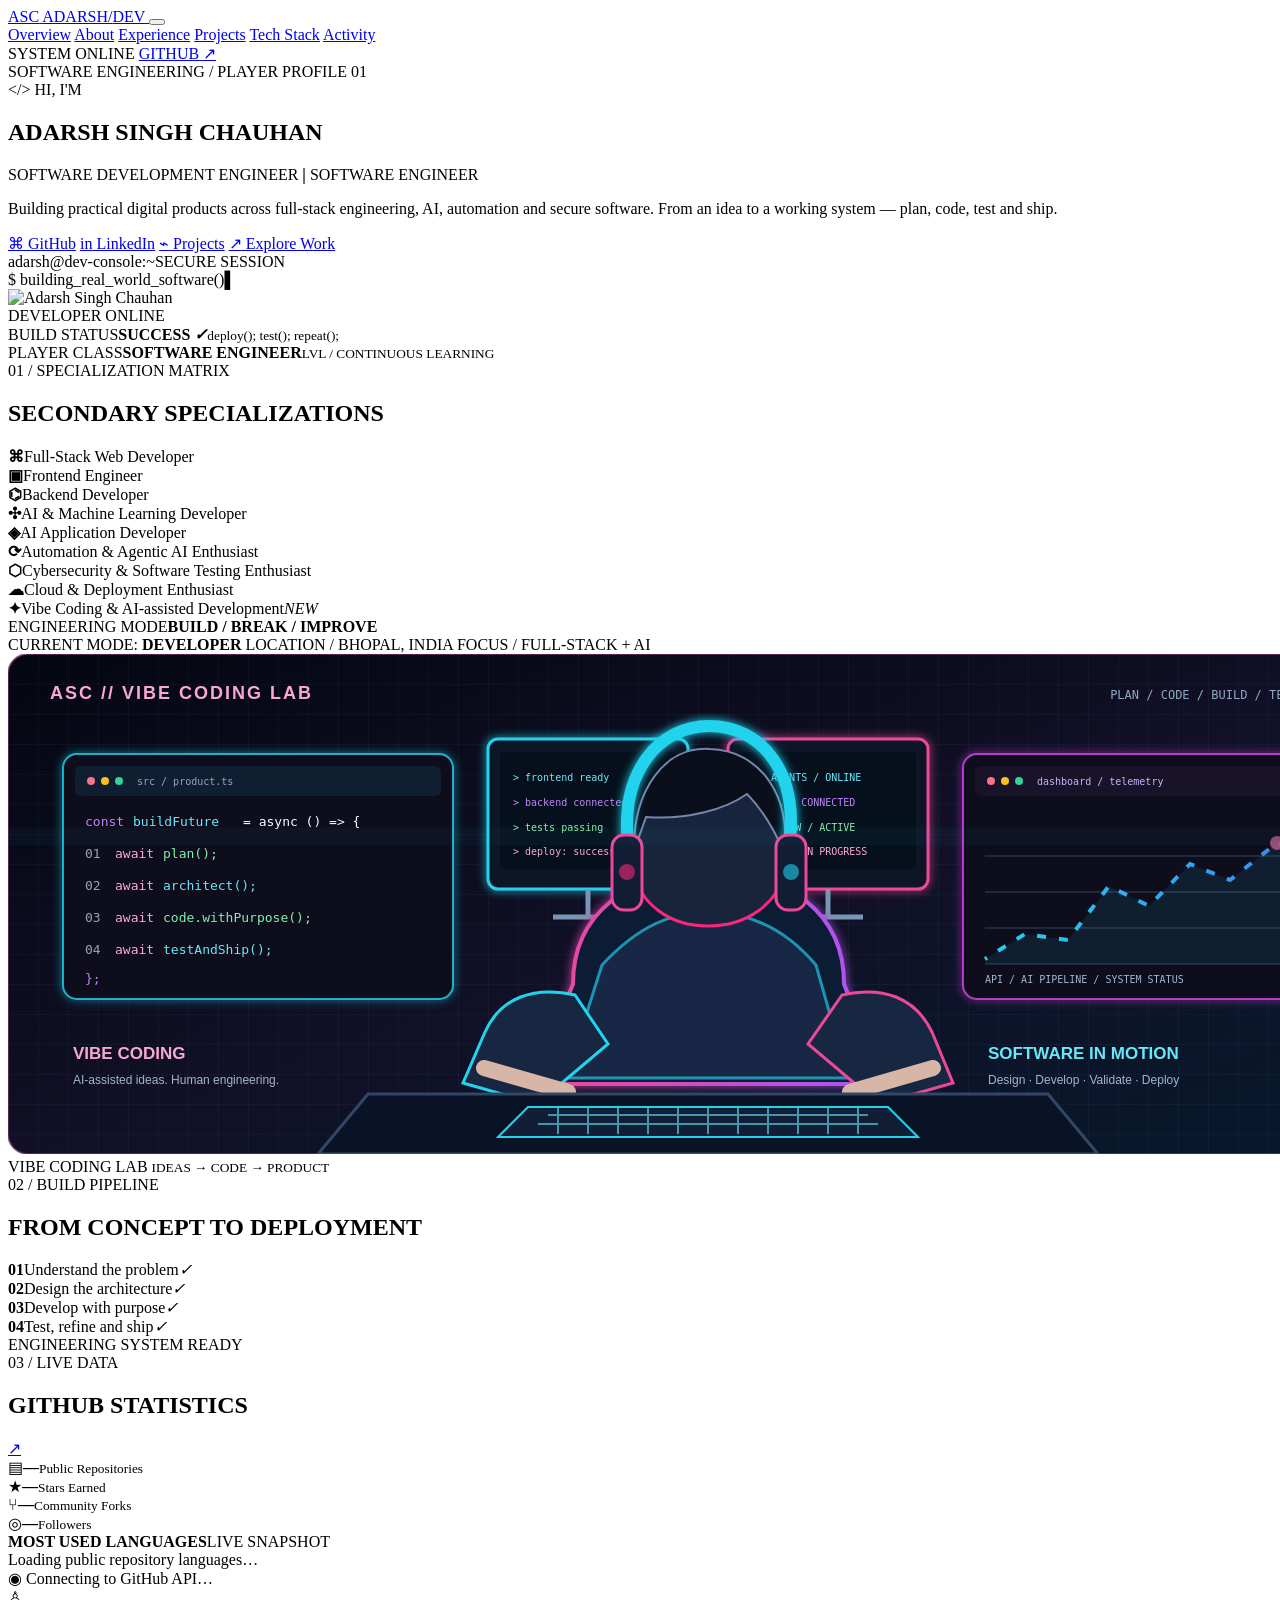
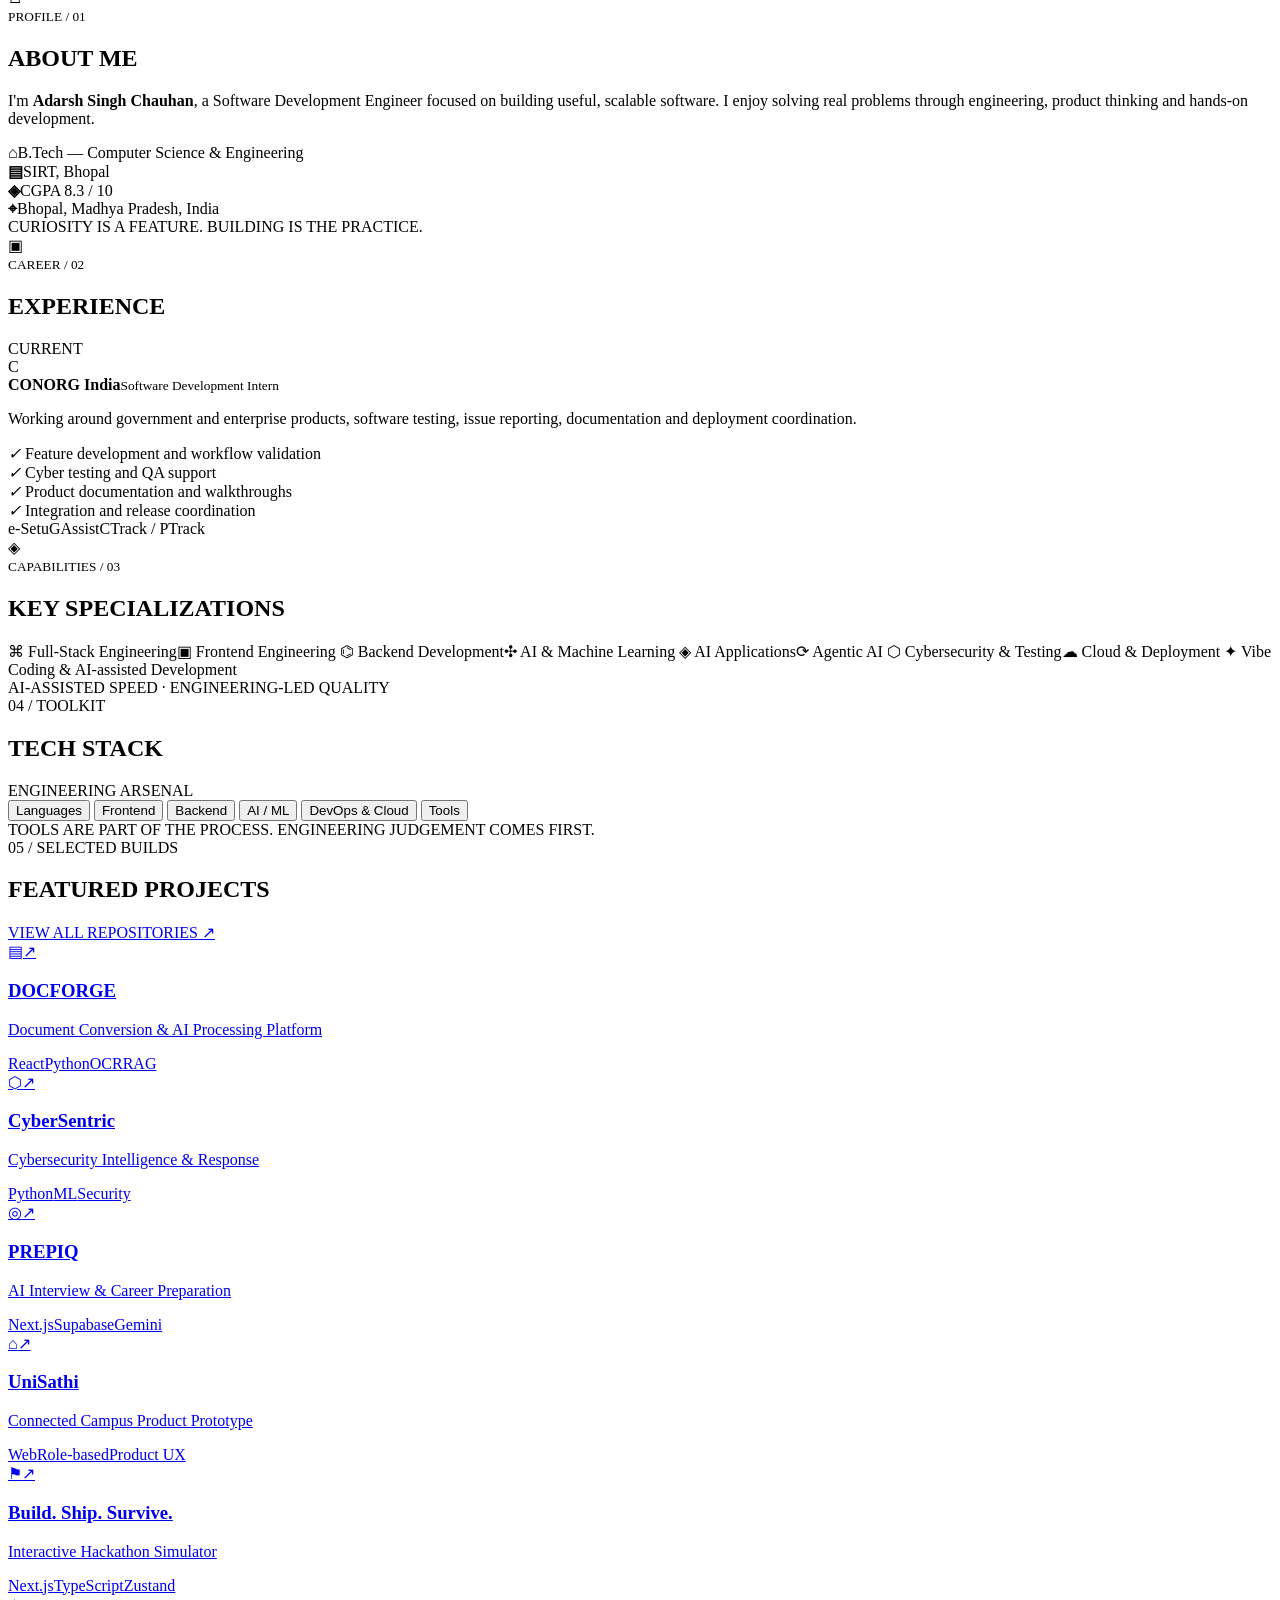
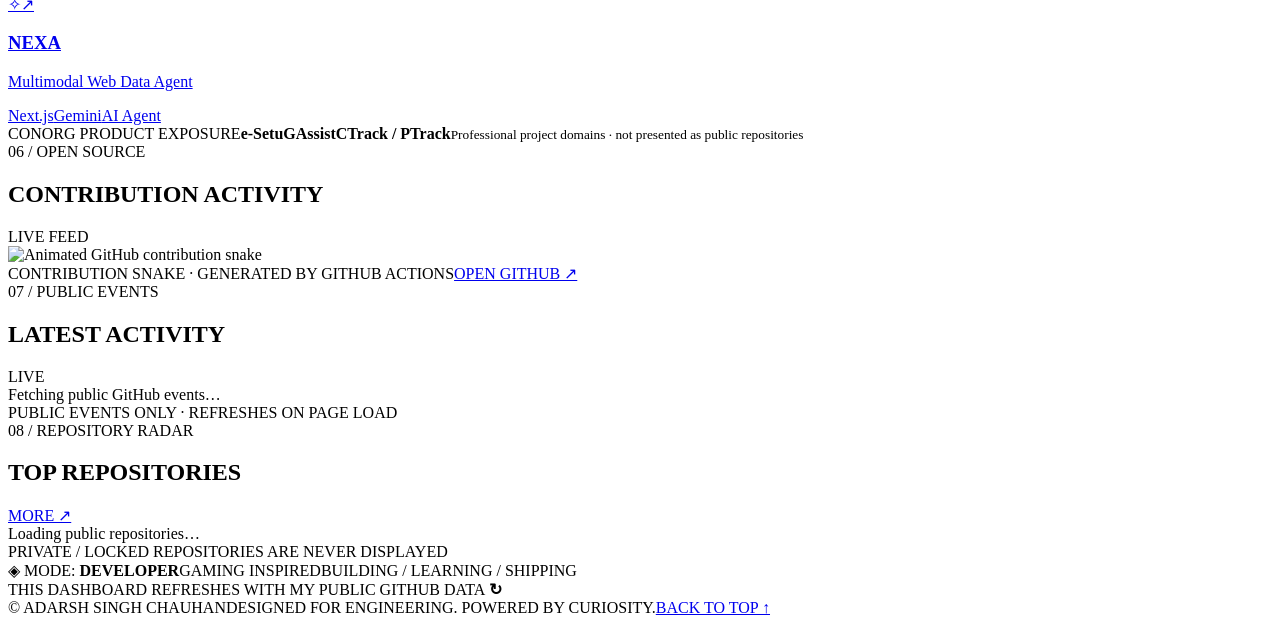
==== site/index.html @ cd500ab1 "site: build neon cyberpunk developer portfolio dashboard" ====
<!doctype html>
<html lang="en">
<head>
  <meta charset="utf-8">
  <meta name="viewport" content="width=device-width, initial-scale=1">
  <meta name="theme-color" content="#080914">
  <meta name="description" content="Adarsh Singh Chauhan — Software Development Engineer, Software Engineer, Full-Stack Developer, AI/ML builder and Vibe Coding enthusiast.">
  <title>Adarsh Singh Chauhan | Software Development Engineer</title>
  <link rel="preconnect" href="https://fonts.googleapis.com">
  <link rel="preconnect" href="https://fonts.gstatic.com" crossorigin>
  <link href="https://fonts.googleapis.com/css2?family=Orbitron:wght@500;600;700;800&family=Rajdhani:wght@400;500;600;700&family=Space+Grotesk:wght@400;500;600;700&display=swap" rel="stylesheet">
  <link rel="stylesheet" href="./styles.css">
  <script src="./app.js" defer></script>
</head>
<body>
  <div class="ambient ambient-one"></div>
  <div class="ambient ambient-two"></div>
  <div class="grid-overlay"></div>
  <div class="scanline"></div>

  <div class="site-shell">
    <header class="topbar">
      <a class="brand" href="#home" aria-label="Adarsh home">
        <span class="brand-mark">ASC</span>
        <span class="brand-word">ADARSH<span class="brand-dot">/</span>DEV</span>
      </a>
      <button class="menu-toggle" id="menuToggle" aria-label="Toggle navigation" aria-expanded="false"><span></span><span></span><span></span></button>
      <nav class="main-nav" id="mainNav">
        <a class="active" href="#home">Overview</a>
        <a href="#about">About</a>
        <a href="#experience">Experience</a>
        <a href="#projects">Projects</a>
        <a href="#stack">Tech Stack</a>
        <a href="#activity">Activity</a>
      </nav>
      <div class="topbar-right">
        <span class="live-status"><i></i> SYSTEM ONLINE</span>
        <a class="nav-cta" href="https://github.com/Adarsh-Singh-Chauhan" target="_blank" rel="noreferrer">GITHUB <span>↗</span></a>
      </div>
    </header>

    <main>
      <section class="hero section-anchor" id="home">
        <div class="hero-grid">
          <div class="hero-copy reveal">
            <div class="eyebrow"><span class="eyebrow-line"></span> SOFTWARE ENGINEERING / PLAYER PROFILE 01</div>
            <div class="hello"><span class="code-bracket">&lt;/&gt;</span> HI, I'M</div>
            <h1>ADARSH <span>SINGH CHAUHAN</span></h1>
            <div class="primary-role">SOFTWARE DEVELOPMENT ENGINEER <b>|</b> SOFTWARE ENGINEER</div>
            <p class="hero-description">Building practical digital products across full-stack engineering, AI, automation and secure software. From an idea to a working system — plan, code, test and ship.</p>
            <div class="hero-actions">
              <a class="action-button action-primary" href="https://github.com/Adarsh-Singh-Chauhan" target="_blank" rel="noreferrer"><span>⌘</span> GitHub</a>
              <a class="action-button" href="https://www.linkedin.com/in/adarsh-singh-chauhan/" target="_blank" rel="noreferrer"><span>in</span> LinkedIn</a>
              <a class="action-button" href="#projects"><span>⌁</span> Projects</a>
              <a class="action-button action-resume" href="https://github.com/Adarsh-Singh-Chauhan?tab=repositories" target="_blank" rel="noreferrer"><span>↗</span> Explore Work</a>
            </div>
            <div class="hero-terminal">
              <div class="terminal-head"><span class="terminal-lights"><i></i><i></i><i></i></span><span>adarsh@dev-console:~</span><span class="terminal-lock">SECURE SESSION</span></div>
              <div class="terminal-body"><span class="prompt">$</span> <span id="terminalText">building_real_world_software()</span><span class="cursor">▌</span></div>
            </div>
          </div>

          <div class="portrait-stage reveal">
            <div class="portrait-orbit orbit-a"></div>
            <div class="portrait-orbit orbit-b"></div>
            <div class="portrait-orbit orbit-c"></div>
            <div class="portrait-glow"></div>
            <div class="portrait-frame">
              <img src="https://avatars.githubusercontent.com/u/175235397?v=4" alt="Adarsh Singh Chauhan" class="portrait-image">
              <span class="portrait-corner corner-tl"></span><span class="portrait-corner corner-br"></span>
            </div>
            <div class="portrait-tag"><span class="online-dot"></span> DEVELOPER ONLINE</div>
            <div class="portrait-float float-code"><span class="float-label">BUILD STATUS</span><strong>SUCCESS <i>✓</i></strong><small>deploy(); test(); repeat();</small></div>
            <div class="portrait-float float-level"><span>PLAYER CLASS</span><strong>SOFTWARE ENGINEER</strong><small>LVL / CONTINUOUS LEARNING</small></div>
          </div>

          <aside class="specialization-panel reveal">
            <div class="panel-kicker">01 / SPECIALIZATION MATRIX</div>
            <h2>SECONDARY <span>SPECIALIZATIONS</span></h2>
            <div class="spec-list">
              <div class="spec-item"><b class="spec-icon cyan">⌘</b><span>Full-Stack Web Developer</span></div>
              <div class="spec-item"><b class="spec-icon purple">▣</b><span>Frontend Engineer</span></div>
              <div class="spec-item"><b class="spec-icon blue">⌬</b><span>Backend Developer</span></div>
              <div class="spec-item"><b class="spec-icon pink">✣</b><span>AI &amp; Machine Learning Developer</span></div>
              <div class="spec-item"><b class="spec-icon violet">◈</b><span>AI Application Developer</span></div>
              <div class="spec-item"><b class="spec-icon green">⟳</b><span>Automation &amp; Agentic AI Enthusiast</span></div>
              <div class="spec-item"><b class="spec-icon yellow">⬡</b><span>Cybersecurity &amp; Software Testing Enthusiast</span></div>
              <div class="spec-item"><b class="spec-icon cyan">☁</b><span>Cloud &amp; Deployment Enthusiast</span></div>
              <div class="spec-item spec-vibe"><b class="spec-icon pink">✦</b><span>Vibe Coding &amp; AI-assisted Development</span><em>NEW</em></div>
            </div>
            <div class="specialization-footer"><span>ENGINEERING MODE</span><strong>BUILD / BREAK / IMPROVE</strong></div>
          </aside>
        </div>
        <div class="hero-bottomline">
          <span><i class="signal-dot"></i> CURRENT MODE: <b>DEVELOPER</b></span>
          <span>LOCATION / BHOPAL, INDIA</span>
          <span>FOCUS / FULL-STACK + AI</span>
        </div>
      </section>

      <section class="workbench-section">
        <div class="workbench-card reveal">
          <div class="workbench-image">
            <img src="../assets/adarsh-coding-workstation.svg" alt="Neon coding workstation illustration">
            <div class="workbench-image-shade"></div>
            <div class="workbench-caption"><span class="live-dot"></span> VIBE CODING LAB <small>IDEAS → CODE → PRODUCT</small></div>
          </div>
          <div class="workbench-checklist">
            <div class="panel-kicker">02 / BUILD PIPELINE</div>
            <h2>FROM CONCEPT <span>TO DEPLOYMENT</span></h2>
            <div class="pipeline-step"><b>01</b><span>Understand the problem</span><i>✓</i></div>
            <div class="pipeline-step"><b>02</b><span>Design the architecture</span><i>✓</i></div>
            <div class="pipeline-step"><b>03</b><span>Develop with purpose</span><i>✓</i></div>
            <div class="pipeline-step"><b>04</b><span>Test, refine and ship</span><i>✓</i></div>
            <div class="pipeline-status"><span class="online-dot"></span> ENGINEERING SYSTEM READY</div>
          </div>
        </div>

        <aside class="metrics-panel reveal">
          <div class="section-head compact-head"><div><div class="panel-kicker">03 / LIVE DATA</div><h2>GITHUB <span>STATISTICS</span></h2></div><a href="https://github.com/Adarsh-Singh-Chauhan" target="_blank" rel="noreferrer" aria-label="Open GitHub">↗</a></div>
          <div class="metrics-grid">
            <div class="metric-card"><span class="metric-symbol cyan">▤</span><strong id="repoCount">—</strong><small>Public Repositories</small></div>
            <div class="metric-card"><span class="metric-symbol pink">★</span><strong id="starCount">—</strong><small>Stars Earned</small></div>
            <div class="metric-card"><span class="metric-symbol purple">⑂</span><strong id="forkCount">—</strong><small>Community Forks</small></div>
            <div class="metric-card"><span class="metric-symbol green">◎</span><strong id="followerCount">—</strong><small>Followers</small></div>
          </div>
          <div class="language-panel">
            <div class="language-head"><strong>MOST USED LANGUAGES</strong><span id="languageStatus">LIVE SNAPSHOT</span></div>
            <div class="language-bar" id="languageBar"><span class="language-empty"></span></div>
            <div class="language-legend" id="languageLegend"><span>Loading public repository languages…</span></div>
          </div>
          <div class="metrics-updated">◉ <span id="lastUpdated">Connecting to GitHub API…</span></div>
        </aside>
      </section>

      <section class="info-grid section-anchor" id="about">
        <article class="info-card about-card reveal">
          <div class="card-title"><span class="title-icon pink">♙</span><div><small>PROFILE / 01</small><h2>ABOUT ME</h2></div></div>
          <p>I'm <strong>Adarsh Singh Chauhan</strong>, a Software Development Engineer focused on building useful, scalable software. I enjoy solving real problems through engineering, product thinking and hands-on development.</p>
          <div class="about-facts">
            <div><b>⌂</b><span>B.Tech — Computer Science &amp; Engineering</span></div>
            <div><b>▤</b><span>SIRT, Bhopal</span></div>
            <div><b>◈</b><span>CGPA 8.3 / 10</span></div>
            <div><b>⌖</b><span>Bhopal, Madhya Pradesh, India</span></div>
          </div>
          <div class="card-foot">CURIOSITY IS A FEATURE. BUILDING IS THE PRACTICE.</div>
        </article>

        <article class="info-card experience-card section-anchor reveal" id="experience">
          <div class="card-title"><span class="title-icon cyan">▣</span><div><small>CAREER / 02</small><h2>EXPERIENCE</h2></div><span class="current-chip">CURRENT</span></div>
          <div class="company-line"><span class="company-logo">C</span><div><strong>CONORG India</strong><small>Software Development Intern</small></div></div>
          <p>Working around government and enterprise products, software testing, issue reporting, documentation and deployment coordination.</p>
          <div class="experience-points">
            <div><i>✓</i> Feature development and workflow validation</div>
            <div><i>✓</i> Cyber testing and QA support</div>
            <div><i>✓</i> Product documentation and walkthroughs</div>
            <div><i>✓</i> Integration and release coordination</div>
          </div>
          <div class="domain-tags"><span>e-Setu</span><span>GAssist</span><span>CTrack / PTrack</span></div>
        </article>

        <article class="info-card focus-card reveal">
          <div class="card-title"><span class="title-icon purple">◈</span><div><small>CAPABILITIES / 03</small><h2>KEY SPECIALIZATIONS</h2></div></div>
          <div class="focus-grid">
            <span>⌘ Full-Stack Engineering</span><span>▣ Frontend Engineering</span>
            <span>⌬ Backend Development</span><span>✣ AI &amp; Machine Learning</span>
            <span>◈ AI Applications</span><span>⟳ Agentic AI</span>
            <span>⬡ Cybersecurity &amp; Testing</span><span>☁ Cloud &amp; Deployment</span>
            <span class="focus-wide">✦ Vibe Coding &amp; AI-assisted Development</span>
          </div>
          <div class="card-foot">AI-ASSISTED SPEED · ENGINEERING-LED QUALITY</div>
        </article>
      </section>

      <section class="stack-projects">
        <article class="stack-panel section-anchor reveal" id="stack">
          <div class="section-head"><div><div class="panel-kicker">04 / TOOLKIT</div><h2>TECH <span>STACK</span></h2></div><span class="section-index">ENGINEERING ARSENAL</span></div>
          <div class="stack-tabs" role="tablist">
            <button class="stack-tab active" data-stack="languages">Languages</button>
            <button class="stack-tab" data-stack="frontend">Frontend</button>
            <button class="stack-tab" data-stack="backend">Backend</button>
            <button class="stack-tab" data-stack="ai">AI / ML</button>
            <button class="stack-tab" data-stack="cloud">DevOps &amp; Cloud</button>
            <button class="stack-tab" data-stack="tools">Tools</button>
          </div>
          <div class="stack-grid" id="stackGrid"></div>
          <div class="stack-note">TOOLS ARE PART OF THE PROCESS. ENGINEERING JUDGEMENT COMES FIRST.</div>
        </article>

        <article class="projects-panel section-anchor reveal" id="projects">
          <div class="section-head"><div><div class="panel-kicker">05 / SELECTED BUILDS</div><h2>FEATURED <span>PROJECTS</span></h2></div><a class="view-all" href="https://github.com/Adarsh-Singh-Chauhan?tab=repositories" target="_blank" rel="noreferrer">VIEW ALL REPOSITORIES ↗</a></div>
          <div class="project-grid" id="projectGrid">
            <a class="project-card" href="https://github.com/Adarsh-Singh-Chauhan/DOCFORGE" target="_blank" rel="noreferrer"><div class="project-top"><span class="project-icon pink">▤</span><span class="project-open">↗</span></div><h3>DOCFORGE</h3><p>Document Conversion &amp; AI Processing Platform</p><div class="project-tags"><span>React</span><span>Python</span><span>OCR</span><span>RAG</span></div></a>
            <a class="project-card" href="https://github.com/Adarsh-Singh-Chauhan/CyberSentric" target="_blank" rel="noreferrer"><div class="project-top"><span class="project-icon purple">⬡</span><span class="project-open">↗</span></div><h3>CyberSentric</h3><p>Cybersecurity Intelligence &amp; Response</p><div class="project-tags"><span>Python</span><span>ML</span><span>Security</span></div></a>
            <a class="project-card" href="https://github.com/Adarsh-Singh-Chauhan/PREPIQ" target="_blank" rel="noreferrer"><div class="project-top"><span class="project-icon cyan">◎</span><span class="project-open">↗</span></div><h3>PREPIQ</h3><p>AI Interview &amp; Career Preparation</p><div class="project-tags"><span>Next.js</span><span>Supabase</span><span>Gemini</span></div></a>
            <a class="project-card" href="https://github.com/Adarsh-Singh-Chauhan/unisathi" target="_blank" rel="noreferrer"><div class="project-top"><span class="project-icon blue">⌂</span><span class="project-open">↗</span></div><h3>UniSathi</h3><p>Connected Campus Product Prototype</p><div class="project-tags"><span>Web</span><span>Role-based</span><span>Product UX</span></div></a>
            <a class="project-card" href="https://github.com/Adarsh-Singh-Chauhan/build-ship-survive-hackathon-simulator" target="_blank" rel="noreferrer"><div class="project-top"><span class="project-icon yellow">⚑</span><span class="project-open">↗</span></div><h3>Build. Ship. Survive.</h3><p>Interactive Hackathon Simulator</p><div class="project-tags"><span>Next.js</span><span>TypeScript</span><span>Zustand</span></div></a>
            <a class="project-card" href="https://github.com/Adarsh-Singh-Chauhan/NEXA---Multimodal-Web-Data-Agent" target="_blank" rel="noreferrer"><div class="project-top"><span class="project-icon green">✧</span><span class="project-open">↗</span></div><h3>NEXA</h3><p>Multimodal Web Data Agent</p><div class="project-tags"><span>Next.js</span><span>Gemini</span><span>AI Agent</span></div></a>
          </div>
          <div class="work-project-note"><span>CONORG PRODUCT EXPOSURE</span><b>e-Setu</b><b>GAssist</b><b>CTrack / PTrack</b><small>Professional project domains · not presented as public repositories</small></div>
        </article>
      </section>

      <section class="activity-grid section-anchor" id="activity">
        <article class="activity-card contribution-card reveal">
          <div class="section-head"><div><div class="panel-kicker">06 / OPEN SOURCE</div><h2>CONTRIBUTION <span>ACTIVITY</span></h2></div><span class="section-index">LIVE FEED</span></div>
          <div class="contribution-graphic">
            <img src="https://raw.githubusercontent.com/Adarsh-Singh-Chauhan/Adarsh-Singh-Chauhan/output/github-contribution-grid-snake-dark.svg" alt="Animated GitHub contribution snake">
          </div>
          <div class="contribution-caption"><span>CONTRIBUTION SNAKE · GENERATED BY GITHUB ACTIONS</span><a href="https://github.com/Adarsh-Singh-Chauhan" target="_blank" rel="noreferrer">OPEN GITHUB ↗</a></div>
        </article>

        <article class="activity-card latest-card reveal">
          <div class="section-head"><div><div class="panel-kicker">07 / PUBLIC EVENTS</div><h2>LATEST <span>ACTIVITY</span></h2></div><span class="live-pill"><i></i> LIVE</span></div>
          <div class="activity-list" id="activityList"><div class="loading-line">Fetching public GitHub events…</div></div>
          <div class="card-foot">PUBLIC EVENTS ONLY · REFRESHES ON PAGE LOAD</div>
        </article>

        <article class="activity-card repos-card reveal">
          <div class="section-head"><div><div class="panel-kicker">08 / REPOSITORY RADAR</div><h2>TOP <span>REPOSITORIES</span></h2></div><a class="mini-link" href="https://github.com/Adarsh-Singh-Chauhan?tab=repositories" target="_blank" rel="noreferrer">MORE ↗</a></div>
          <div class="top-repo-list" id="topRepoList"><div class="loading-line">Loading public repositories…</div></div>
          <div class="card-foot">PRIVATE / LOCKED REPOSITORIES ARE NEVER DISPLAYED</div>
        </article>
      </section>

      <footer class="site-footer">
        <div class="footer-mode"><span>◈ MODE: <b>DEVELOPER</b></span><i></i><span>GAMING INSPIRED</span><i></i><span>BUILDING / LEARNING / SHIPPING</span></div>
        <div class="footer-message"><span class="online-dot"></span> THIS DASHBOARD REFRESHES WITH MY PUBLIC GITHUB DATA <b>↻</b></div>
        <div class="footer-bottom"><span>© <span id="year"></span> ADARSH SINGH CHAUHAN</span><span>DESIGNED FOR ENGINEERING. POWERED BY CURIOSITY.</span><a href="#home">BACK TO TOP ↑</a></div>
      </footer>
    </main>
  </div>
</body>
</html>
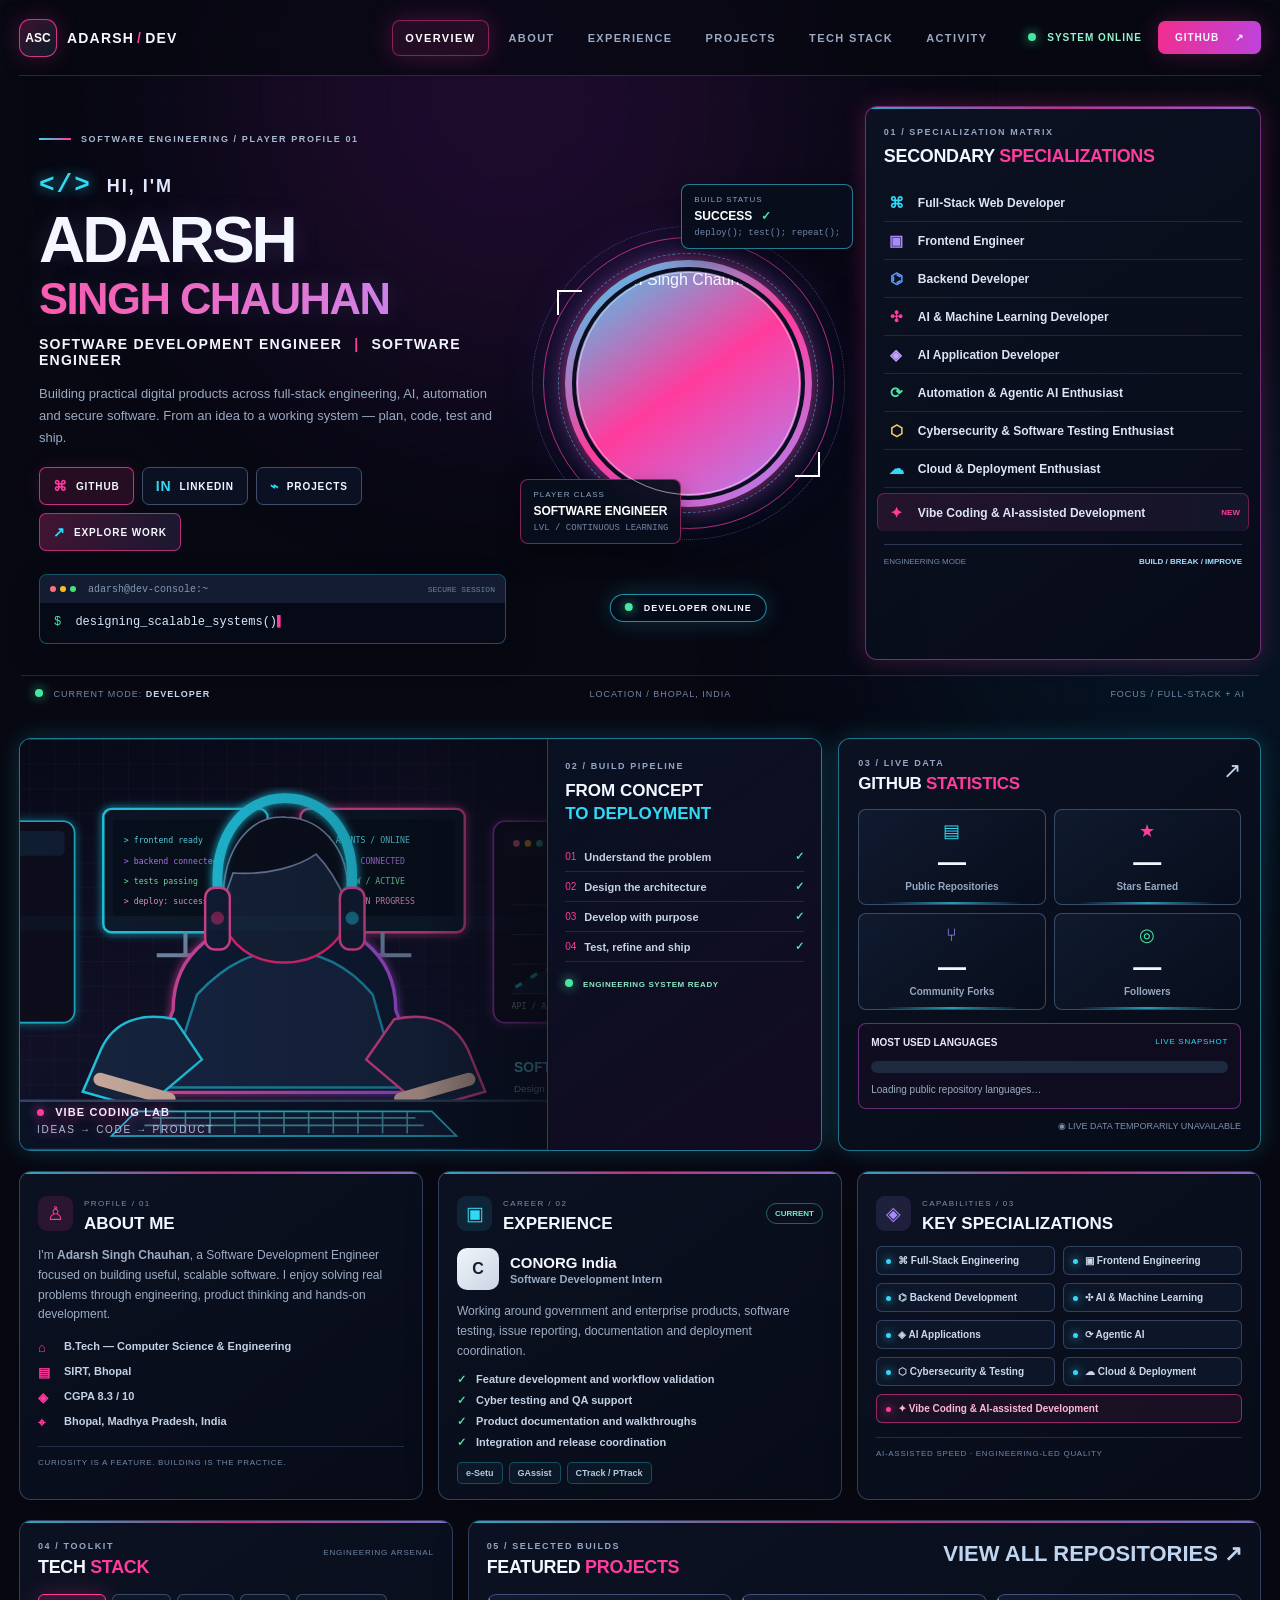
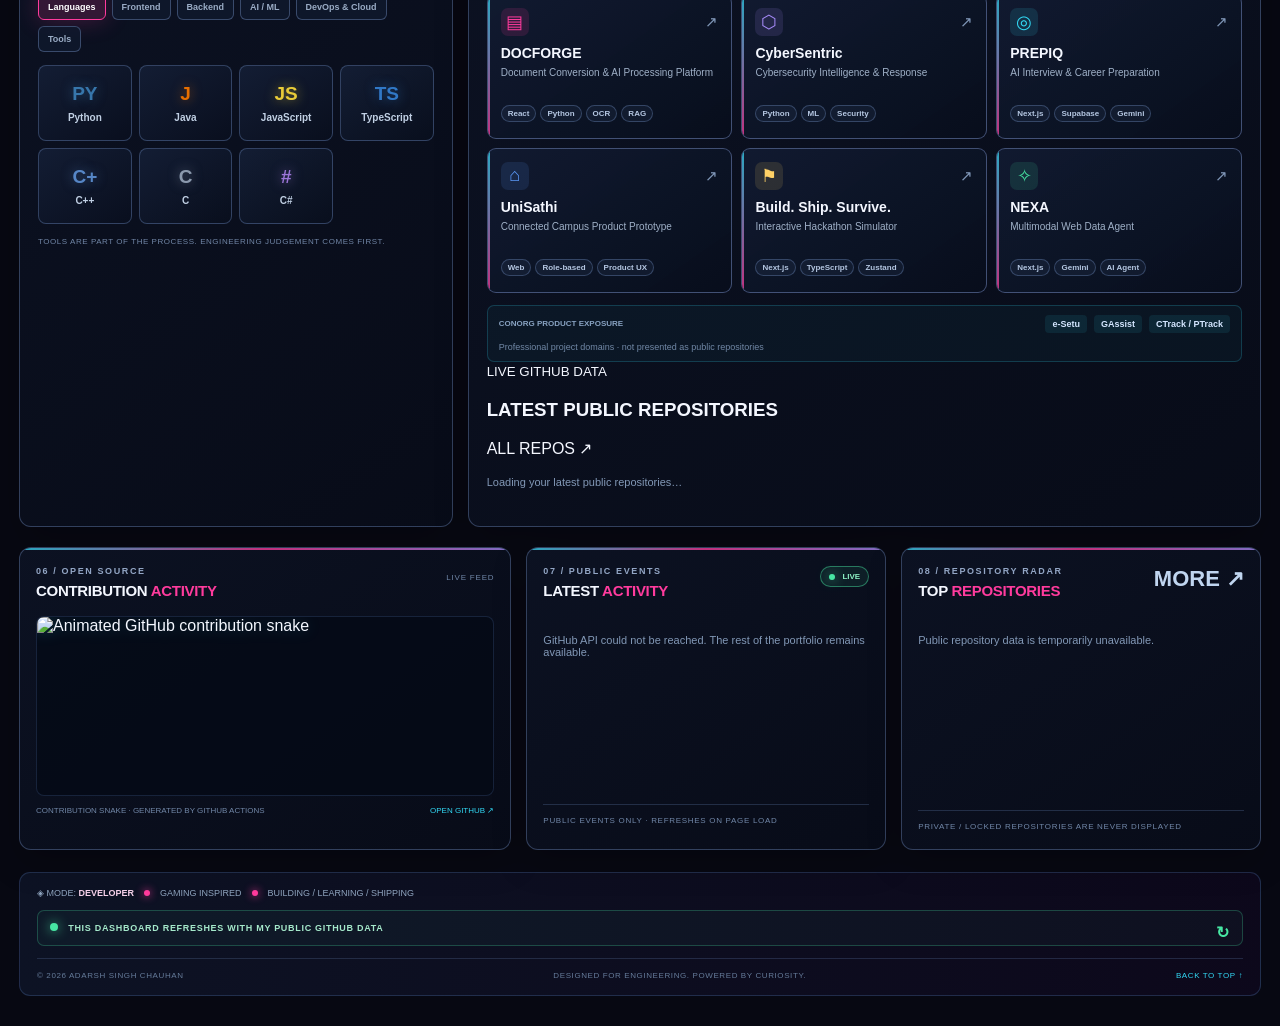
==== commit 0fc96277: "site: add live recent public repository feed and fix coding image path" ====
--- a/site/index.html
+++ b/site/index.html
@@ -101,7 +101,7 @@
       <section class="workbench-section">
         <div class="workbench-card reveal">
           <div class="workbench-image">
-            <img src="../assets/adarsh-coding-workstation.svg" alt="Neon coding workstation illustration">
+            <img src="./assets/coding-workstation.svg" alt="Neon coding workstation illustration">
             <div class="workbench-image-shade"></div>
             <div class="workbench-caption"><span class="live-dot"></span> VIBE CODING LAB <small>IDEAS → CODE → PRODUCT</small></div>
           </div>
@@ -198,6 +198,10 @@
             <a class="project-card" href="https://github.com/Adarsh-Singh-Chauhan/NEXA---Multimodal-Web-Data-Agent" target="_blank" rel="noreferrer"><div class="project-top"><span class="project-icon green">✧</span><span class="project-open">↗</span></div><h3>NEXA</h3><p>Multimodal Web Data Agent</p><div class="project-tags"><span>Next.js</span><span>Gemini</span><span>AI Agent</span></div></a>
           </div>
           <div class="work-project-note"><span>CONORG PRODUCT EXPOSURE</span><b>e-Setu</b><b>GAssist</b><b>CTrack / PTrack</b><small>Professional project domains · not presented as public repositories</small></div>
+          <div class="recent-repo-feed">
+            <div class="recent-feed-heading"><div><small>LIVE GITHUB DATA</small><h3>LATEST PUBLIC REPOSITORIES</h3></div><a href="https://github.com/Adarsh-Singh-Chauhan?tab=repositories" target="_blank" rel="noreferrer">ALL REPOS ↗</a></div>
+            <div id="latestRepoList" class="latest-repo-list"><div class="loading-line">Loading your latest public repositories…</div></div>
+          </div>
         </article>
       </section>
 
--- a/site/styles.css
+++ b/site/styles.css
@@ -0,0 +1,294 @@
+:root{
+  --bg:#070812;--panel:#0b1020;--panel-2:#0e1528;--line:#27344d;--text:#f4f7ff;--muted:#93a2bc;
+  --pink:#ff3b9d;--cyan:#32d9f5;--purple:#a78bfa;--green:#47e6a3;--blue:#5e9dff;--yellow:#ffd166;
+  --glow-pink:0 0 24px rgba(255,59,157,.24);--glow-cyan:0 0 24px rgba(50,217,245,.2);
+}
+*{box-sizing:border-box}
+html{scroll-behavior:smooth;scroll-padding-top:90px}
+body{margin:0;background:var(--bg);color:var(--text);font-family:"Space Grotesk",Arial,sans-serif;min-height:100vh;overflow-x:hidden}
+a{color:inherit;text-decoration:none}
+button{font:inherit}
+.ambient{position:fixed;pointer-events:none;z-index:-3;border-radius:50%;filter:blur(120px);opacity:.18}
+.ambient-one{width:560px;height:560px;background:#8b1ea8;top:-180px;left:18%}
+.ambient-two{width:640px;height:500px;background:#064d77;top:40%;right:-260px}
+.grid-overlay{position:fixed;inset:0;pointer-events:none;z-index:-2;opacity:.27;background-image:linear-gradient(rgba(85,118,160,.1) 1px,transparent 1px),linear-gradient(90deg,rgba(85,118,160,.1) 1px,transparent 1px);background-size:32px 32px;mask-image:linear-gradient(to bottom,black,transparent 96%)}
+.scanline{position:fixed;left:0;right:0;top:-80px;height:70px;pointer-events:none;z-index:5;background:linear-gradient(transparent,rgba(53,218,245,.04),transparent);animation:scan 8s linear infinite}
+@keyframes scan{to{transform:translateY(120vh)}}
+.site-shell{width:min(1600px,100% - 38px);margin:0 auto;padding:0 0 30px}
+.topbar{height:76px;display:flex;align-items:center;gap:28px;border-bottom:1px solid rgba(75,104,147,.38);position:relative;z-index:20;background:rgba(7,8,18,.76);backdrop-filter:blur(18px)}
+.brand{display:flex;align-items:center;gap:10px;white-space:nowrap}
+.brand-mark{width:38px;height:38px;display:grid;place-items:center;font:800 12px Orbitron,sans-serif;color:#fff;border:1px solid rgba(255,59,157,.8);border-radius:11px;background:linear-gradient(140deg,rgba(255,59,157,.22),rgba(50,217,245,.1));box-shadow:var(--glow-pink)}
+.brand-word{font:700 14px Orbitron,sans-serif;letter-spacing:1.2px}
+.brand-dot{color:var(--pink);margin:0 3px}
+.main-nav{display:flex;align-items:center;gap:7px;margin-left:auto}
+.main-nav a{font:600 11px Rajdhani,sans-serif;letter-spacing:1.4px;text-transform:uppercase;color:#9aaac3;padding:12px 13px;border-radius:8px;transition:.25s}
+.main-nav a:hover,.main-nav a.active{color:#fff;background:rgba(255,59,157,.1);box-shadow:inset 0 0 0 1px rgba(255,59,157,.45),var(--glow-pink)}
+.topbar-right{display:flex;align-items:center;gap:16px}
+.live-status{font:700 10px Orbitron,sans-serif;color:#93f5ce;letter-spacing:1px;white-space:nowrap}
+.live-status i,.online-dot,.signal-dot,.live-pill i{display:inline-block;width:8px;height:8px;border-radius:50%;background:var(--green);box-shadow:0 0 12px rgba(71,230,163,.85);margin-right:7px;animation:blink 2s ease-in-out infinite}
+@keyframes blink{50%{opacity:.45;box-shadow:0 0 3px rgba(71,230,163,.5)}}
+.nav-cta{padding:11px 17px;border-radius:7px;background:linear-gradient(100deg,#f12d8e,#bd43dd);font:700 10px Orbitron,sans-serif;letter-spacing:1px;box-shadow:var(--glow-pink);white-space:nowrap}
+.nav-cta span{margin-left:12px}
+.menu-toggle{display:none;background:transparent;border:0;padding:8px}
+.menu-toggle span{display:block;width:22px;height:2px;background:#fff;margin:5px;border-radius:2px}
+.section-anchor{scroll-margin-top:95px}
+.hero{padding:30px 0 12px}
+.hero-grid{display:grid;grid-template-columns:minmax(0,1.12fr) minmax(260px,.72fr) minmax(270px,.9fr);gap:18px;align-items:stretch}
+.hero-copy{padding:28px 6px 16px 20px;position:relative;min-width:0}
+.eyebrow,.panel-kicker{font:700 9px Orbitron,sans-serif;letter-spacing:1.6px;color:#93a6c5;text-transform:uppercase}
+.eyebrow{display:flex;align-items:center;gap:10px;color:#a8bad3}
+.eyebrow-line{width:32px;height:2px;background:linear-gradient(90deg,var(--cyan),var(--pink));box-shadow:var(--glow-cyan)}
+.hello{margin-top:26px;color:#e2e9ff;font:600 18px Rajdhani,sans-serif;letter-spacing:2px}
+.code-bracket{color:var(--cyan);font:700 26px monospace;margin-right:8px;text-shadow:0 0 14px rgba(50,217,245,.8)}
+.hero h1{font:800 clamp(42px,5vw,76px)/.95 Orbitron,sans-serif;letter-spacing:-3px;margin:10px 0 16px;text-shadow:0 0 26px rgba(167,139,250,.19)}
+.hero h1 span{display:block;font-size:.68em;letter-spacing:-1.5px;background:linear-gradient(90deg,#ff5aa9,#df7ddd 65%,#9f8cff);-webkit-background-clip:text;background-clip:text;color:transparent;margin-top:8px}
+.primary-role{font:700 clamp(11px,1.1vw,15px) Rajdhani,sans-serif;letter-spacing:1.2px;color:#f2f5ff;white-space:normal}
+.primary-role b{color:var(--pink);margin:0 7px}
+.hero-description{color:#9aaac3;font-size:13px;line-height:1.7;max-width:580px;margin:15px 0 18px}
+.hero-actions{display:flex;flex-wrap:wrap;gap:8px}
+.action-button{display:inline-flex;align-items:center;gap:8px;padding:10px 13px;border-radius:7px;border:1px solid #40506c;background:rgba(13,21,40,.8);font:700 10px Rajdhani,sans-serif;letter-spacing:.9px;text-transform:uppercase;transition:.24s}
+.action-button span{font-weight:800;color:var(--cyan);font-size:14px}
+.action-button:hover{transform:translateY(-3px);border-color:var(--cyan);box-shadow:var(--glow-cyan)}
+.action-primary{border-color:rgba(255,59,157,.75);background:rgba(255,59,157,.12);box-shadow:0 0 18px rgba(255,59,157,.12)}
+.action-primary span{color:var(--pink)}
+.action-resume{background:linear-gradient(100deg,rgba(255,59,157,.24),rgba(167,139,250,.13));border-color:rgba(255,59,157,.65)}
+.hero-terminal{margin-top:23px;border:1px solid rgba(50,217,245,.36);border-radius:8px;background:rgba(5,11,24,.82);overflow:hidden;max-width:560px;box-shadow:0 12px 32px rgba(0,0,0,.2)}
+.terminal-head{height:28px;padding:0 10px;display:flex;align-items:center;gap:12px;background:rgba(25,37,60,.72);color:#8598b6;font:10px monospace}
+.terminal-lights{display:flex;gap:4px}.terminal-lights i{width:6px;height:6px;border-radius:50%;background:#fb7185}.terminal-lights i:nth-child(2){background:#fbbf24}.terminal-lights i:nth-child(3){background:#4ade80}
+.terminal-lock{margin-left:auto;color:#6b819e;font-size:8px}
+.terminal-body{padding:12px 14px;color:#d7e8ff;font:12px monospace;min-height:40px}
+.prompt{color:var(--green);margin-right:7px}.cursor{color:var(--pink);animation:blink .9s steps(2) infinite}
+.portrait-stage{min-height:400px;position:relative;display:grid;place-items:center;isolation:isolate}
+.portrait-glow{position:absolute;width:88%;aspect-ratio:1;border-radius:50%;background:radial-gradient(circle,rgba(191,47,177,.33),rgba(42,127,196,.13) 52%,transparent 72%);filter:blur(16px);z-index:-1}
+.portrait-orbit{position:absolute;border-radius:50%;border:1px solid rgba(255,59,157,.7);width:92%;aspect-ratio:1;animation:rotate 22s linear infinite}
+.orbit-b{width:82%;border-color:rgba(50,217,245,.6);border-style:dashed;animation-direction:reverse;animation-duration:31s}
+.orbit-c{width:99%;border-color:rgba(167,139,250,.4);border-style:dotted;animation-duration:48s}
+@keyframes rotate{to{transform:rotate(360deg)}}
+.portrait-frame{width:min(78%,320px);aspect-ratio:1;border-radius:50%;padding:7px;position:relative;background:linear-gradient(145deg,var(--cyan),var(--pink),var(--purple));box-shadow:0 0 20px rgba(255,59,157,.55),0 0 66px rgba(74,102,255,.24);animation:portraitFloat 5s ease-in-out infinite}
+@keyframes portraitFloat{50%{transform:translateY(-8px)}}
+.portrait-frame:before{content:"";position:absolute;inset:12px;border:1px solid rgba(255,255,255,.55);border-radius:50%;pointer-events:none;z-index:2}
+.portrait-image{width:100%;height:100%;border-radius:50%;object-fit:cover;object-position:center 26%;display:block;border:4px solid #090e20}
+.portrait-corner{position:absolute;width:25px;height:25px;border-color:#fff;border-style:solid;z-index:3}
+.corner-tl{left:-8px;top:30px;border-width:2px 0 0 2px}.corner-br{right:-8px;bottom:30px;border-width:0 2px 2px 0}
+.portrait-tag{position:absolute;bottom:7%;left:50%;transform:translateX(-50%);border:1px solid rgba(50,217,245,.65);background:rgba(5,12,26,.9);border-radius:40px;padding:8px 14px;white-space:nowrap;font:700 9px Orbitron,sans-serif;letter-spacing:1px;box-shadow:var(--glow-cyan)}
+.portrait-float{position:absolute;border:1px solid rgba(50,217,245,.55);border-radius:8px;padding:10px 12px;background:rgba(8,14,28,.94);box-shadow:0 10px 22px rgba(0,0,0,.35);backdrop-filter:blur(10px)}
+.float-code{right:-2%;top:14%}.float-level{left:-3%;bottom:21%;border-color:rgba(255,59,157,.5)}
+.portrait-float span,.portrait-float small{display:block;color:#8da4c4;font:8px Orbitron,sans-serif;letter-spacing:1px}
+.portrait-float strong{display:block;font:700 12px Rajdhani,sans-serif;margin:5px 0;color:#fff}
+.portrait-float strong i{font-style:normal;color:var(--green);margin-left:5px}
+.portrait-float small{font:9px monospace;letter-spacing:0;color:#7187a8}
+.specialization-panel,.metrics-panel,.info-card,.stack-panel,.projects-panel,.activity-card{background:linear-gradient(145deg,rgba(12,18,35,.97),rgba(8,12,25,.96));border:1px solid rgba(73,91,128,.65);border-radius:12px;position:relative;overflow:hidden;box-shadow:0 12px 34px rgba(0,0,0,.22)}
+.specialization-panel:before,.info-card:before,.stack-panel:before,.projects-panel:before,.activity-card:before{content:"";position:absolute;inset:0 0 auto;height:2px;background:linear-gradient(90deg,var(--cyan),var(--pink),var(--purple));opacity:.75}
+.specialization-panel{padding:20px 18px 15px;border-color:rgba(197,69,199,.56);box-shadow:var(--glow-pink)}
+.specialization-panel h2,.section-head h2,.metrics-panel h2{font:700 clamp(15px,1.4vw,20px) Orbitron,sans-serif;line-height:1.3;margin:8px 0 16px;letter-spacing:-.3px}
+.specialization-panel h2 span,.section-head h2 span,.metrics-panel h2 span{color:var(--pink)}
+.spec-list{display:flex;flex-direction:column}
+.spec-item{display:flex;gap:11px;align-items:center;padding:9px 2px;border-bottom:1px solid rgba(69,88,121,.35);font:600 12px Rajdhani,sans-serif;color:#dce5f6;min-height:38px}
+.spec-item:last-child{border-bottom:0}
+.spec-icon{font-style:normal;font-size:15px;width:21px;text-align:center}
+.cyan{color:var(--cyan)}.purple{color:var(--purple)}.blue{color:var(--blue)}.pink{color:var(--pink)}.violet{color:#c4a4ff}.green{color:var(--green)}.yellow{color:var(--yellow)}
+.spec-vibe{background:linear-gradient(90deg,rgba(255,59,157,.11),rgba(167,139,250,.07));margin:5px -7px 0;padding:9px 8px;border:1px solid rgba(255,59,157,.35);border-radius:7px}
+.spec-vibe em{margin-left:auto;font:700 8px Orbitron,sans-serif;color:var(--pink);font-style:normal}
+.specialization-footer{border-top:1px solid rgba(73,91,128,.55);margin-top:13px;padding-top:12px;display:flex;justify-content:space-between;gap:8px;flex-wrap:wrap;font:8px Orbitron,sans-serif;color:#768ba9}
+.specialization-footer strong{color:#a9dfff}
+.hero-bottomline{display:flex;justify-content:space-between;gap:12px;margin:15px 2px 0;border-top:1px solid rgba(69,88,121,.4);padding:13px 14px;color:#7588a5;font:9px Orbitron,sans-serif;letter-spacing:1px}
+.hero-bottomline b{color:#c5d6ef}
+.workbench-section{display:grid;grid-template-columns:minmax(0,1.9fr) minmax(310px,1fr);gap:16px;margin:14px 0 20px}
+.workbench-card{display:grid;grid-template-columns:1.5fr .78fr;min-height:290px;border:1px solid rgba(48,194,226,.6);border-radius:12px;background:linear-gradient(120deg,rgba(10,22,39,.95),rgba(18,10,33,.95));overflow:hidden;box-shadow:var(--glow-cyan)}
+.workbench-image{position:relative;min-height:290px;overflow:hidden}
+.workbench-image img{width:100%;height:100%;min-height:290px;position:absolute;inset:0;object-fit:cover;object-position:center}
+.workbench-image-shade{position:absolute;inset:0;background:linear-gradient(90deg,rgba(5,9,20,.04),rgba(7,9,20,.32) 76%,rgba(7,9,20,.8))}
+.workbench-caption{position:absolute;left:17px;bottom:15px;color:#f5eaff;font:700 11px Orbitron,sans-serif;letter-spacing:1.1px;text-shadow:0 0 12px rgba(255,59,157,.8)}
+.workbench-caption small{display:block;color:#a6bfdc;font:10px Rajdhani,sans-serif;letter-spacing:1.7px;margin-top:6px}
+.live-dot{display:inline-block;width:7px;height:7px;border-radius:50%;background:var(--pink);box-shadow:0 0 12px var(--pink);margin-right:7px}
+.workbench-checklist{padding:22px 17px;background:linear-gradient(145deg,rgba(8,18,34,.9),rgba(19,11,34,.88));border-left:1px solid rgba(50,217,245,.3)}
+.workbench-checklist h2{font:700 17px Orbitron,sans-serif;line-height:1.35;margin:9px 0 16px}
+.workbench-checklist h2 span{display:block;color:var(--cyan)}
+.pipeline-step{display:flex;align-items:center;gap:8px;padding:8px 0;border-bottom:1px solid rgba(78,102,140,.3);font:600 11px Rajdhani,sans-serif;color:#c4d2e6}
+.pipeline-step b{font:10px Orbitron,sans-serif;color:var(--pink)}
+.pipeline-step i{margin-left:auto;color:var(--green);font-style:normal}
+.pipeline-status{font:700 8px Orbitron,sans-serif;color:#8be8c4;letter-spacing:.6px;margin-top:17px}
+.metrics-panel{padding:19px;border-color:rgba(50,217,245,.5);box-shadow:var(--glow-cyan)}
+.section-head{display:flex;align-items:flex-start;justify-content:space-between;gap:12px;margin-bottom:14px}
+.section-head h2{margin:5px 0 0}
+.section-head>a{color:#c0d5ef;font-size:22px}
+.compact-head{margin-bottom:13px}
+.compact-head h2{font-size:17px}
+.metrics-grid{display:grid;grid-template-columns:repeat(2,minmax(0,1fr));gap:8px}
+.metric-card{position:relative;min-height:90px;padding:12px;border:1px solid rgba(70,92,129,.76);border-radius:8px;background:linear-gradient(145deg,rgba(17,28,49,.9),rgba(8,13,27,.92));display:flex;flex-direction:column;align-items:center;justify-content:center}
+.metric-card:after{content:"";position:absolute;bottom:0;left:13%;width:74%;height:2px;background:linear-gradient(90deg,transparent,var(--cyan),transparent);opacity:.7}
+.metric-symbol{font-size:18px;line-height:1.1}
+.metric-card strong{font:800 28px Orbitron,sans-serif;margin:5px 0 3px}
+.metric-card small{font:600 10px Rajdhani,sans-serif;color:#96a8c1}
+.language-panel{margin-top:13px;padding:13px 12px;border:1px solid rgba(178,75,190,.55);border-radius:8px;background:rgba(18,13,34,.78)}
+.language-head{display:flex;justify-content:space-between;gap:8px;color:#e5e9f5;font:700 10px Orbitron,sans-serif}
+.language-head span{font:8px Rajdhani,sans-serif;color:var(--cyan);letter-spacing:.7px}
+.language-bar{display:flex;overflow:hidden;height:12px;border-radius:20px;margin:13px 0 11px;background:#1e2a40}
+.language-bar span{height:100%;display:block;min-width:1px}
+.language-legend{display:flex;flex-wrap:wrap;gap:7px 13px;color:#9aacbf;font:10px Rajdhani,sans-serif}
+.language-legend span{display:inline-flex;align-items:center;gap:5px}
+.language-legend i{width:7px;height:7px;border-radius:2px;display:inline-block}
+.metrics-updated{font:9px Rajdhani,sans-serif;color:#7d91ad;margin-top:12px;text-align:right}
+.info-grid{display:grid;grid-template-columns:1fr 1fr 1fr;gap:15px;margin:20px 0}
+.info-card{padding:20px 18px 15px;min-height:280px}
+.info-card p{color:#9eadc4;font-size:12px;line-height:1.65;margin:12px 0}
+.card-title{display:flex;align-items:center;gap:11px;margin-bottom:12px}
+.title-icon{width:35px;height:35px;display:grid;place-items:center;border-radius:9px;background:rgba(255,59,157,.12);font-size:19px}
+.title-icon.cyan{background:rgba(50,217,245,.1)}.title-icon.purple{background:rgba(167,139,250,.12)}
+.card-title small{font:8px Orbitron,sans-serif;color:#7890ad;letter-spacing:1.4px}
+.card-title h2{font:700 17px Orbitron,sans-serif;margin:4px 0 0}
+.about-facts{display:grid;gap:10px;margin:15px 0}
+.about-facts div{display:flex;gap:10px;align-items:flex-start;color:#c4d1e5;font:600 11px Rajdhani,sans-serif}
+.about-facts b{width:16px;color:var(--pink);font-size:13px}
+.card-foot{border-top:1px solid rgba(74,96,135,.4);margin-top:14px;padding-top:11px;color:#7187a8;font:8px Orbitron,sans-serif;letter-spacing:.7px}
+.current-chip{margin-left:auto;color:#6ef0bd;border:1px solid rgba(71,230,163,.4);border-radius:50px;padding:5px 8px;font:700 8px Orbitron,sans-serif}
+.company-line{display:flex;align-items:center;gap:11px;margin:14px 0 9px}
+.company-logo{width:42px;height:42px;border-radius:10px;display:grid;place-items:center;background:linear-gradient(140deg,#f1f5f9,#cad5e3);color:#112033;font:800 16px Orbitron,sans-serif}
+.company-line strong,.company-line small{display:block}
+.company-line strong{font:700 15px Rajdhani,sans-serif}
+.company-line small{color:#9aaec7;font:600 11px Rajdhani,sans-serif;margin-top:2px}
+.experience-points{display:grid;gap:8px}
+.experience-points div{font:600 11px Rajdhani,sans-serif;color:#c4d2e5}
+.experience-points i{font-style:normal;color:var(--green);margin-right:7px}
+.domain-tags{display:flex;flex-wrap:wrap;gap:6px;margin-top:13px}
+.domain-tags span{font:700 9px Rajdhani,sans-serif;color:#b7c7dd;border:1px solid rgba(50,217,245,.28);padding:5px 8px;border-radius:5px;background:rgba(50,217,245,.05)}
+.focus-grid{display:grid;grid-template-columns:1fr 1fr;gap:8px}
+.focus-grid span{border:1px solid rgba(81,101,142,.55);background:rgba(16,26,47,.74);border-radius:6px;padding:8px 9px;color:#c8d7ec;font:600 10px Rajdhani,sans-serif}
+.focus-grid span:before{content:"";display:inline-block;width:5px;height:5px;border-radius:50%;background:var(--cyan);margin-right:7px;vertical-align:middle;box-shadow:0 0 8px var(--cyan)}
+.focus-wide{grid-column:1/-1;border-color:rgba(255,59,157,.55)!important;color:#ffb4db!important;background:rgba(255,59,157,.07)!important}
+.focus-wide:before{background:var(--pink)!important;box-shadow:0 0 8px var(--pink)!important}
+.stack-projects{display:grid;grid-template-columns:minmax(290px,.82fr) minmax(0,1.5fr);gap:15px;margin:20px 0}
+.stack-panel,.projects-panel{padding:20px 18px}
+.section-index{font:8px Orbitron,sans-serif;letter-spacing:.8px;color:#7086a7;margin-top:7px;white-space:nowrap}
+.stack-tabs{display:flex;flex-wrap:wrap;gap:6px;margin:13px 0}
+.stack-tab{border:1px solid rgba(76,95,133,.72);background:rgba(15,25,45,.8);color:#9aacc5;border-radius:6px;padding:7px 9px;font:700 9px Rajdhani,sans-serif;cursor:pointer;transition:.2s}
+.stack-tab:hover,.stack-tab.active{color:#fff;border-color:var(--pink);background:rgba(255,59,157,.17);box-shadow:var(--glow-pink)}
+.stack-grid{display:grid;grid-template-columns:repeat(4,minmax(0,1fr));gap:7px}
+.skill-tile{display:flex;flex-direction:column;align-items:center;justify-content:center;min-height:76px;border:1px solid rgba(73,94,135,.62);border-radius:8px;background:linear-gradient(145deg,rgba(20,31,54,.9),rgba(9,15,30,.9));gap:7px;transition:.24s}
+.skill-tile:hover{transform:translateY(-4px);border-color:var(--cyan);box-shadow:var(--glow-cyan)}
+.skill-glyph{font:800 19px Orbitron,sans-serif;color:var(--skill-color,var(--cyan));text-shadow:0 0 12px color-mix(in srgb,var(--skill-color,var(--cyan)),transparent 40%)}
+.skill-tile span:last-child{font:600 10px Rajdhani,sans-serif;color:#c1d0e4}
+.stack-note{font:8px Orbitron,sans-serif;color:#7186a6;letter-spacing:.55px;margin-top:13px}
+.view-all,.mini-link{font:700 9px Orbitron,sans-serif;color:var(--cyan);white-space:nowrap}
+.project-grid{display:grid;grid-template-columns:repeat(3,minmax(0,1fr));gap:9px}
+.project-card{min-height:145px;position:relative;padding:13px;border:1px solid rgba(83,101,143,.75);border-radius:9px;background:linear-gradient(145deg,rgba(18,28,51,.88),rgba(8,14,28,.95));transition:.25s;overflow:hidden}
+.project-card:before{content:"";position:absolute;left:0;top:0;bottom:0;width:2px;background:linear-gradient(var(--cyan),var(--pink));opacity:.75}
+.project-card:hover{transform:translateY(-4px);border-color:rgba(255,59,157,.7);box-shadow:var(--glow-pink)}
+.project-top{display:flex;justify-content:space-between;align-items:center}
+.project-icon{width:28px;height:28px;border-radius:7px;display:grid;place-items:center;background:rgba(255,59,157,.13);font-size:18px}
+.project-icon.purple{background:rgba(167,139,250,.13)}.project-icon.cyan{background:rgba(50,217,245,.12)}.project-icon.blue{background:rgba(94,157,255,.12)}.project-icon.yellow{background:rgba(255,209,102,.12)}.project-icon.green{background:rgba(71,230,163,.12)}
+.project-open{color:#8097b8;font-size:15px}
+.project-card h3{font:700 14px Orbitron,sans-serif;margin:9px 0 5px}
+.project-card p{font:500 10px Rajdhani,sans-serif;color:#9fb0c7;line-height:1.45;min-height:29px;margin:0 0 10px}
+.project-tags{display:flex;flex-wrap:wrap;gap:4px}
+.project-tags span{font:700 8px Rajdhani,sans-serif;color:#b5c7e2;border:1px solid rgba(88,112,155,.5);background:rgba(76,96,142,.12);border-radius:20px;padding:3px 6px}
+.work-project-note{display:flex;align-items:center;gap:7px;flex-wrap:wrap;margin-top:12px;padding:9px 11px;border-radius:7px;background:rgba(50,217,245,.04);border:1px solid rgba(50,217,245,.2)}
+.work-project-note span{font:700 8px Orbitron,sans-serif;color:#88a2c1;margin-right:auto}
+.work-project-note b{font:700 9px Rajdhani,sans-serif;color:#d4e6ff;background:rgba(50,217,245,.09);padding:4px 7px;border-radius:4px}
+.work-project-note small{width:100%;font:9px Rajdhani,sans-serif;color:#7188a6;margin-top:2px}
+.activity-grid{display:grid;grid-template-columns:1.3fr .95fr .95fr;gap:15px;margin:18px 0}
+.activity-card{padding:18px 16px;min-height:290px}
+.activity-card .section-head{margin-bottom:15px}
+.activity-card .section-head h2{font-size:15px}
+.contribution-graphic{height:180px;display:grid;place-items:center;overflow:hidden;border:1px solid rgba(54,77,118,.38);border-radius:8px;background:rgba(5,10,22,.75)}
+.contribution-graphic img{width:100%;height:100%;object-fit:contain;filter:drop-shadow(0 0 7px rgba(34,211,238,.2))}
+.contribution-caption{display:flex;justify-content:space-between;gap:8px;margin-top:10px;color:#7187a7;font:8px Orbitron,sans-serif}
+.contribution-caption a{color:var(--cyan)}
+.live-pill{display:flex;align-items:center;border:1px solid rgba(71,230,163,.45);background:rgba(71,230,163,.08);border-radius:30px;padding:5px 8px;color:#8df0c4;font:700 8px Orbitron,sans-serif}
+.live-pill i{width:6px;height:6px}
+.activity-list{display:flex;flex-direction:column;min-height:174px}
+.activity-item{display:grid;grid-template-columns:14px 1fr;gap:9px;padding:7px 0;border-bottom:1px solid rgba(70,92,132,.33)}
+.activity-track{width:9px;display:flex;justify-content:center;position:relative}
+.activity-track:before{content:"";position:absolute;top:7px;bottom:-16px;width:1px;background:rgba(88,111,155,.55)}
+.activity-item:last-child .activity-track:before{display:none}
+.activity-track i{position:relative;width:8px;height:8px;border-radius:50%;background:var(--event-color,var(--cyan));box-shadow:0 0 9px var(--event-color,var(--cyan));margin-top:4px}
+.activity-item strong{display:block;color:#dce6f5;font:600 11px Rajdhani,sans-serif;line-height:1.3}
+.activity-item small{display:block;color:#7f94b2;font:9px Rajdhani,sans-serif;margin-top:3px}
+.activity-item a{color:#d6e5ff}
+.top-repo-list{min-height:180px}
+.top-repo-item{display:grid;grid-template-columns:18px 1fr auto;gap:6px;align-items:center;padding:10px 0;border-bottom:1px solid rgba(70,92,132,.33)}
+.top-repo-item .repo-glyph{color:var(--cyan);font-size:13px}
+.top-repo-item strong{font:700 10px Rajdhani,sans-serif;color:#e0eafa;overflow:hidden;text-overflow:ellipsis;white-space:nowrap}
+.top-repo-item small{color:#7c92b1;font:9px Rajdhani,sans-serif}
+.top-repo-item .repo-stars{color:#f7cf76;font:700 9px Rajdhani,sans-serif}
+.loading-line{font:11px Rajdhani,sans-serif;color:#8298b6;padding:18px 0}
+.site-footer{margin-top:22px;border:1px solid rgba(56,81,124,.48);border-radius:11px;background:linear-gradient(90deg,rgba(14,20,38,.92),rgba(14,9,29,.9));padding:15px 17px}
+.footer-mode{display:flex;gap:10px;align-items:center;flex-wrap:wrap;font:9px Orbitron,sans-serif;color:#8fa4bf}
+.footer-mode b{color:#f7d2eb}.footer-mode i{width:6px;height:6px;border-radius:50%;background:var(--pink);box-shadow:0 0 8px var(--pink)}
+.footer-message{margin:12px 0;padding:12px;border:1px solid rgba(71,230,163,.25);border-radius:7px;background:rgba(71,230,163,.04);font:700 9px Orbitron,sans-serif;letter-spacing:.7px;color:#a5e9cb}
+.footer-message b{float:right;color:var(--green);font-size:16px}
+.footer-bottom{border-top:1px solid rgba(71,91,130,.38);padding-top:12px;display:flex;justify-content:space-between;gap:12px;flex-wrap:wrap;color:#657b9a;font:8px Orbitron,sans-serif;letter-spacing:.6px}
+.footer-bottom a{color:var(--cyan)}
+.reveal{opacity:0;transform:translateY(18px);transition:opacity .7s ease,transform .7s ease}
+.reveal.is-visible{opacity:1;transform:none}
+@media(prefers-reduced-motion:reduce){*,*:before,*:after{animation-duration:.01ms!important;animation-iteration-count:1!important;scroll-behavior:auto!important;transition-duration:.01ms!important}}
+@media(max-width:1180px){
+ .site-shell{width:min(100% - 28px,1100px)}
+ .hero-grid{grid-template-columns:1.1fr .8fr;gap:14px}
+ .specialization-panel{grid-column:1/-1}
+ .spec-list{display:grid;grid-template-columns:1fr 1fr;column-gap:14px}
+ .spec-vibe{margin:0}
+ .portrait-stage{min-height:350px}
+ .workbench-section{grid-template-columns:1fr}
+ .workbench-card{min-height:300px}
+ .metrics-grid{grid-template-columns:repeat(4,1fr)}
+ .info-grid{grid-template-columns:1fr 1fr}
+ .focus-card{grid-column:1/-1}
+ .focus-grid{grid-template-columns:repeat(3,1fr)}
+ .focus-wide{grid-column:1/-1}
+ .stack-projects{grid-template-columns:1fr}
+}
+@media(max-width:760px){
+ .site-shell{width:min(100% - 20px,680px)}
+ .topbar{height:64px;gap:12px}
+ .brand-word{font-size:11px}
+ .menu-toggle{display:block;margin-left:auto;order:3}
+ .topbar-right{display:none}
+ .main-nav{display:none;position:absolute;top:64px;left:0;right:0;flex-direction:column;align-items:stretch;padding:10px;background:rgba(7,10,22,.98);border:1px solid var(--line);border-radius:0 0 10px 10px;margin:0}
+ .main-nav.open{display:flex}
+ .main-nav a{padding:12px}
+ .hero{padding-top:18px}
+ .hero-grid{grid-template-columns:1fr}
+ .hero-copy{padding:18px 8px 5px}
+ .hero h1{font-size:clamp(42px,12vw,68px)}
+ .hero h1 span{font-size:.66em}
+ .hero-description{font-size:12px}
+ .portrait-stage{min-height:390px;grid-row:2}
+ .portrait-frame{width:min(68%,285px)}
+ .float-code{right:3%;top:13%}.float-level{left:2%;bottom:17%}
+ .specialization-panel{grid-column:auto}
+ .spec-list{grid-template-columns:1fr}
+ .hero-bottomline{flex-wrap:wrap;font-size:8px}
+ .workbench-card{grid-template-columns:1fr}
+ .workbench-image{min-height:250px}
+ .workbench-image img{min-height:250px}
+ .workbench-checklist{border-left:0;border-top:1px solid rgba(50,217,245,.3)}
+ .metrics-grid{grid-template-columns:repeat(2,1fr)}
+ .info-grid{grid-template-columns:1fr}
+ .focus-card{grid-column:auto}
+ .focus-grid{grid-template-columns:1fr 1fr}
+ .stack-grid{grid-template-columns:repeat(3,1fr)}
+ .project-grid{grid-template-columns:1fr 1fr}
+ .activity-grid{grid-template-columns:1fr}
+ .activity-card{min-height:unset}
+ .contribution-graphic{height:160px}
+ .footer-bottom{flex-direction:column}
+}
+@media(max-width:430px){
+ .hero h1{letter-spacing:-2px}
+ .hero h1 span{font-size:.58em}
+ .primary-role{font-size:10px}
+ .action-button{font-size:9px;padding:9px 10px}
+ .portrait-stage{min-height:340px}
+ .portrait-float{padding:8px}
+ .float-code{right:0}
+ .float-level{left:0}
+ .spec-item{font-size:11px}
+ .stack-tabs{gap:5px}
+ .stack-tab{padding:6px 7px;font-size:8px}
+ .stack-grid{grid-template-columns:repeat(2,1fr)}
+ .project-grid{grid-template-columns:1fr}
+ .project-card{min-height:130px}
+ .work-project-note{gap:5px}
+ .work-project-note span{width:100%}
+}
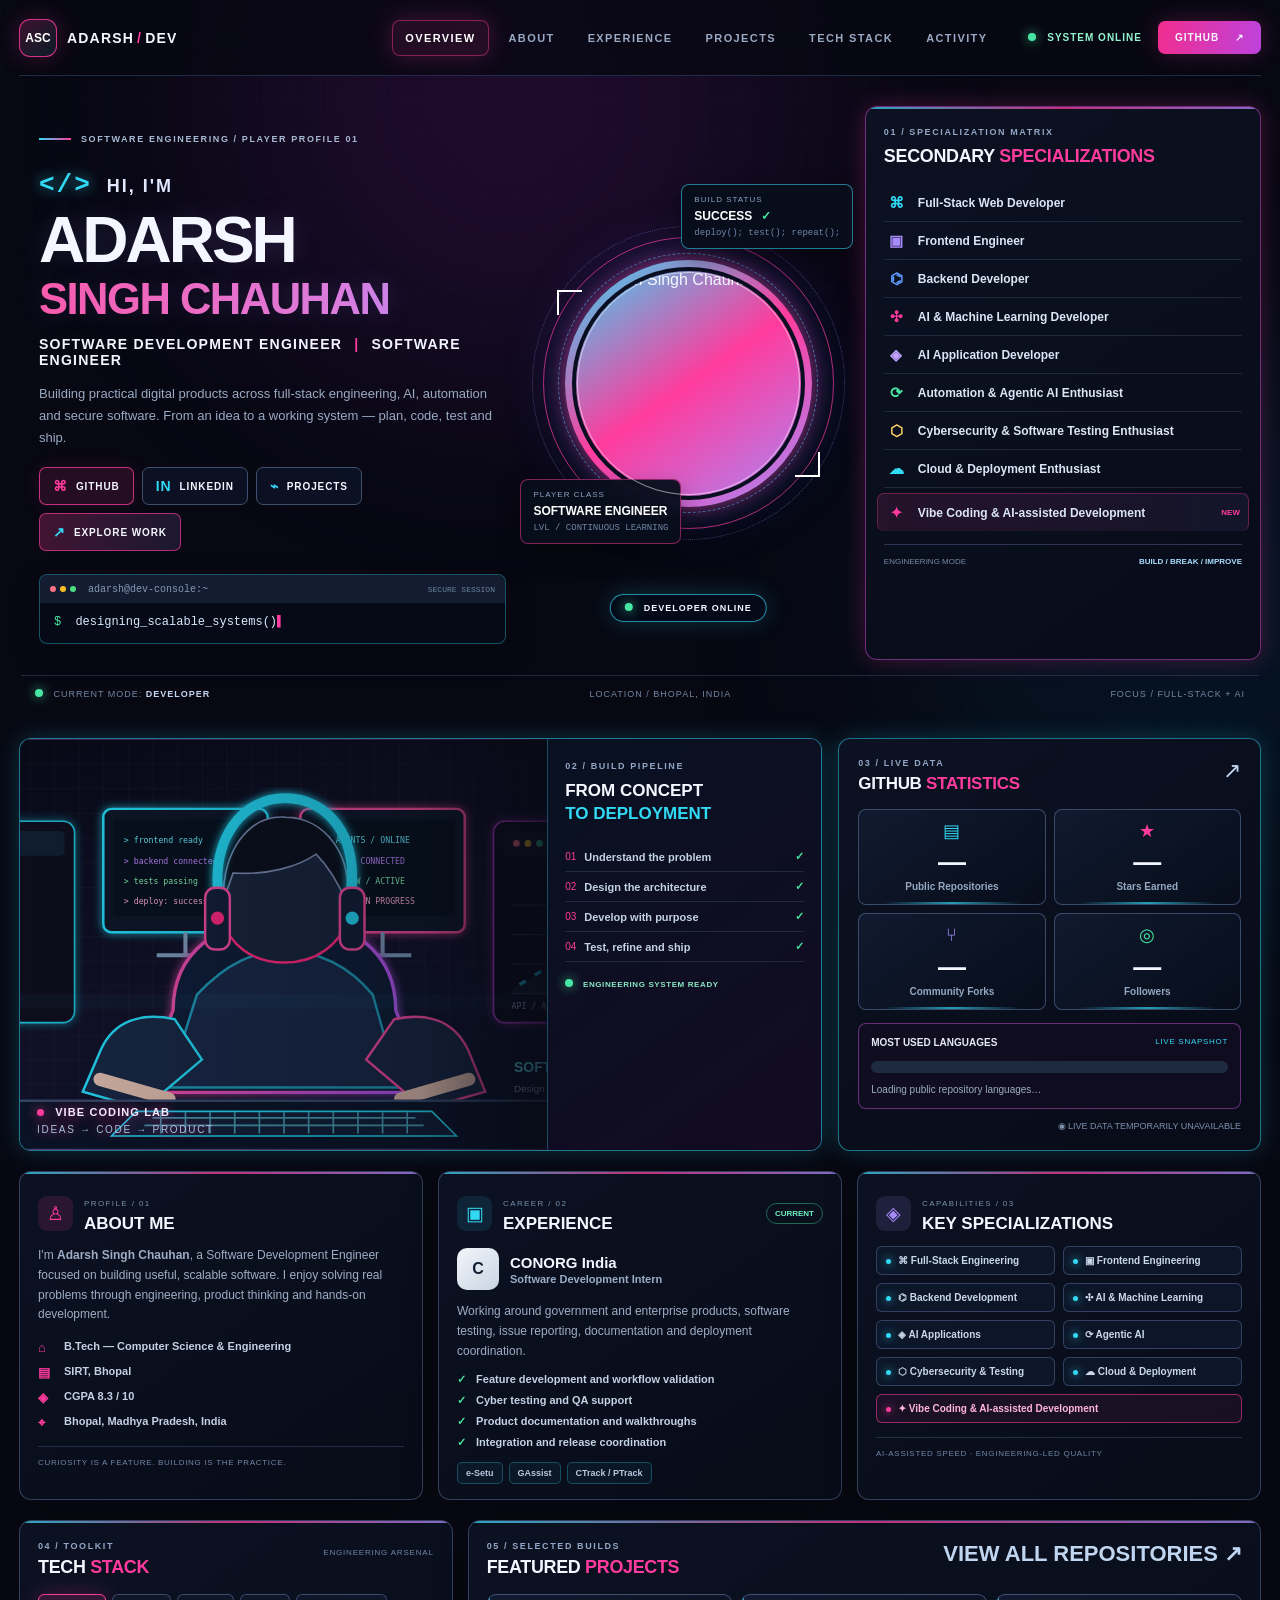
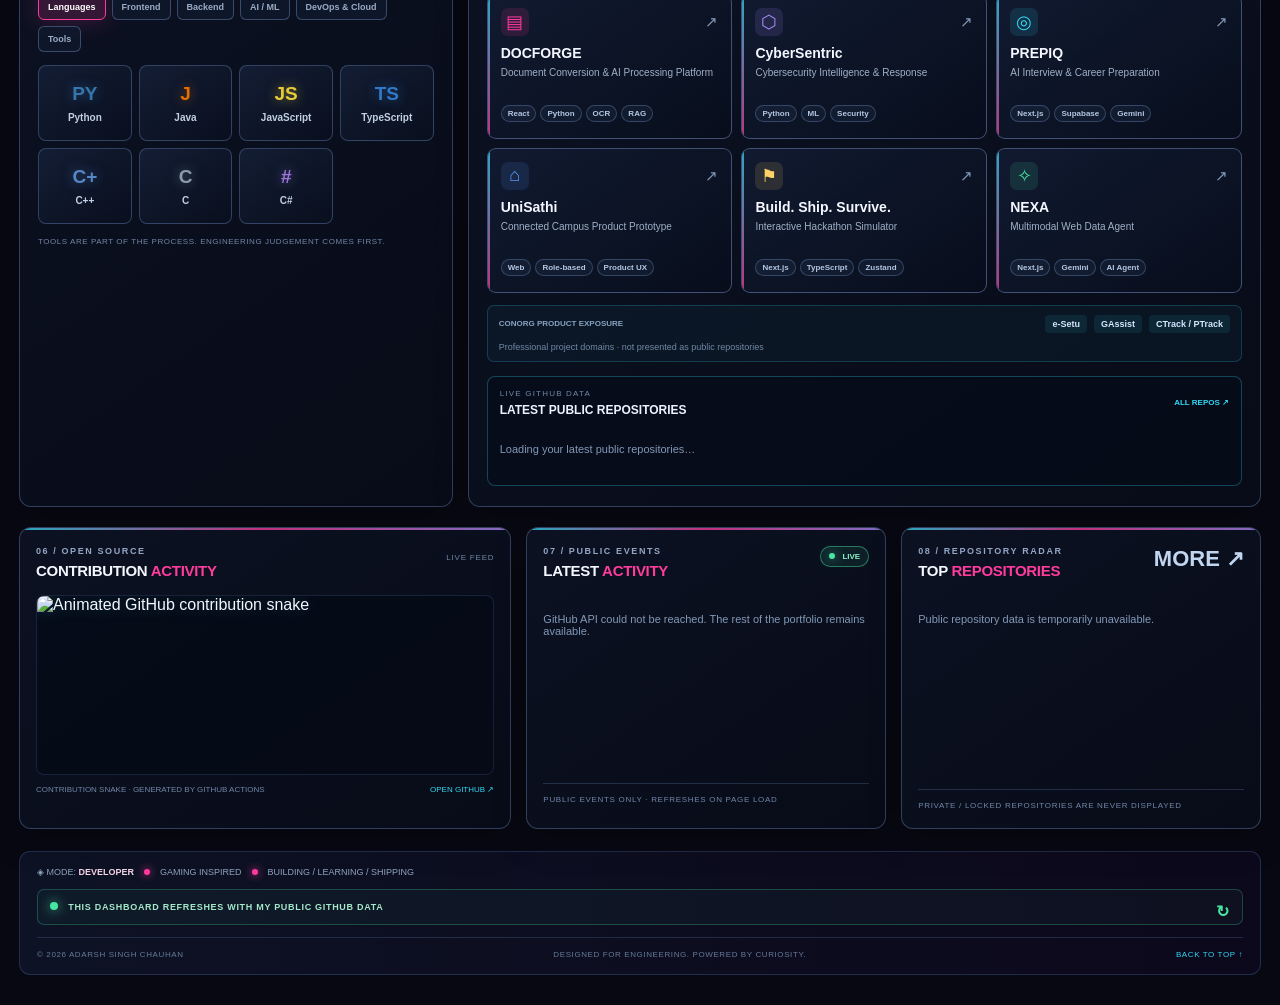
==== commit 403e34e3: "deploy: trigger portfolio deployment after enabling GitHub Pages" ====
--- a/site/index.html
+++ b/site/index.html
@@ -1,4 +1,5 @@
 <!doctype html>
+<!-- GitHub Pages deployment trigger: source set to GitHub Actions -->
 <html lang="en">
 <head>
   <meta charset="utf-8">
--- a/site/styles.css
+++ b/site/styles.css
@@ -292,3 +292,17 @@
  .work-project-note{gap:5px}
  .work-project-note span{width:100%}
 }
+
+.recent-repo-feed{margin-top:14px;border:1px solid rgba(50,217,245,.28);border-radius:8px;padding:12px;background:rgba(4,11,24,.5)}
+.recent-feed-heading{display:flex;justify-content:space-between;align-items:center;gap:10px;margin-bottom:8px}
+.recent-feed-heading small{display:block;color:#6f89a8;font:8px Orbitron,sans-serif;letter-spacing:1.2px}
+.recent-feed-heading h3{font:700 12px Orbitron,sans-serif;margin:5px 0 0;color:#eaf4ff}
+.recent-feed-heading a{font:700 8px Orbitron,sans-serif;color:var(--cyan);white-space:nowrap}
+.latest-repo-list{display:grid;grid-template-columns:1fr 1fr;gap:6px}
+.repo-feed-row{display:grid;grid-template-columns:minmax(0,1fr) auto;gap:4px 8px;padding:9px;border:1px solid rgba(80,103,145,.45);border-radius:6px;background:rgba(15,26,46,.6);transition:.2s}
+.repo-feed-row:hover{border-color:var(--pink);transform:translateY(-2px)}
+.repo-feed-name{color:#e1edff;font:700 10px Rajdhani,sans-serif;overflow:hidden;text-overflow:ellipsis;white-space:nowrap}
+.repo-feed-language{color:#8ca9c7;font:9px Rajdhani,sans-serif;text-align:right}
+.repo-feed-stars{color:#f5d180;font:9px Rajdhani,sans-serif}
+.repo-feed-date{color:#788eaa;font:9px Rajdhani,sans-serif;text-align:right}
+@media(max-width:760px){.latest-repo-list{grid-template-columns:1fr}}
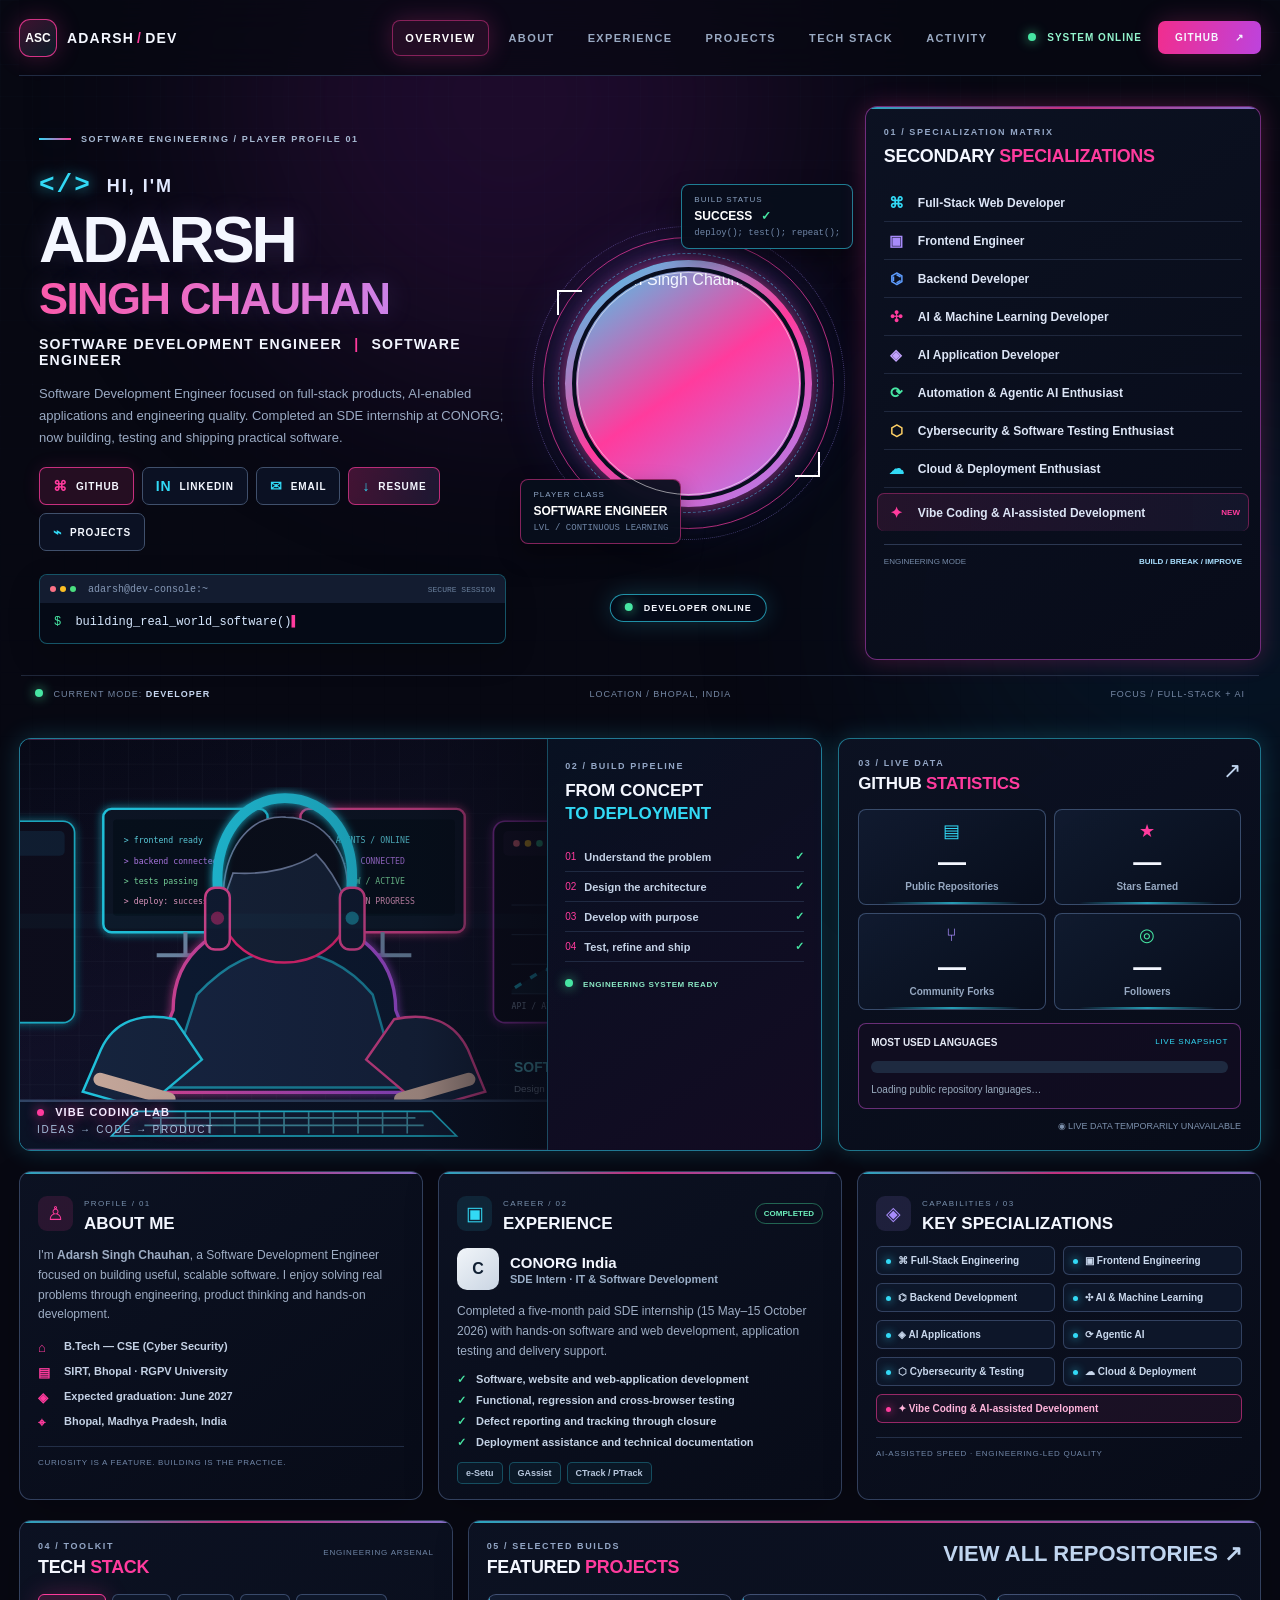
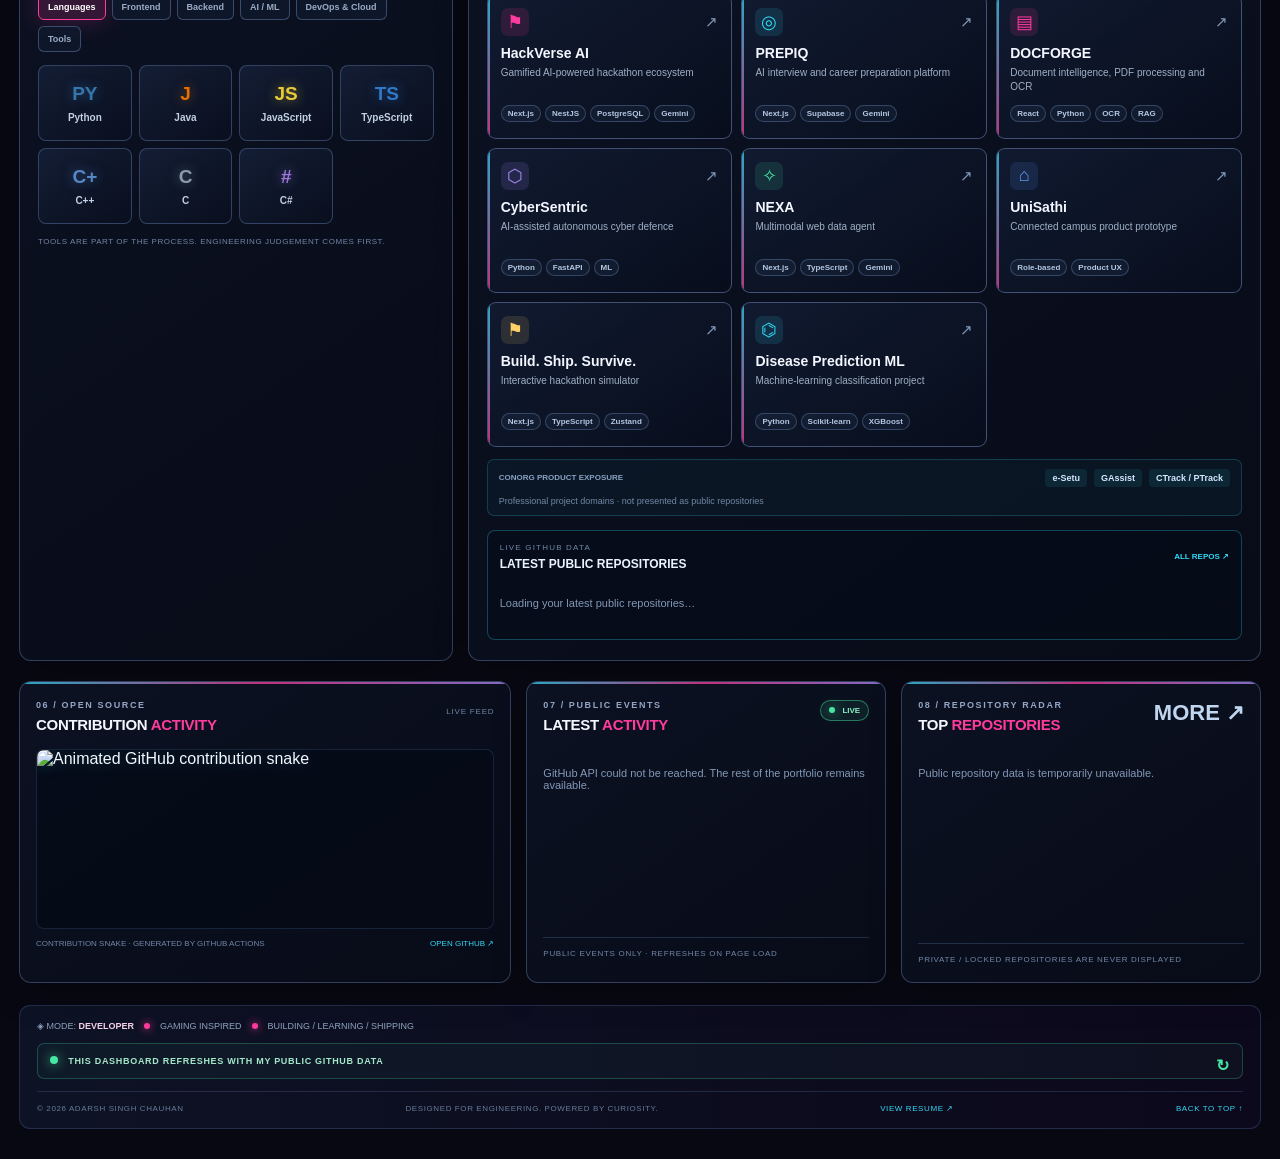
==== commit fde180b6: "profile: align experience, education, projects and LinkedIn with verified resume" ====
--- a/site/index.html
+++ b/site/index.html
@@ -48,12 +48,13 @@
             <div class="hello"><span class="code-bracket">&lt;/&gt;</span> HI, I'M</div>
             <h1>ADARSH <span>SINGH CHAUHAN</span></h1>
             <div class="primary-role">SOFTWARE DEVELOPMENT ENGINEER <b>|</b> SOFTWARE ENGINEER</div>
-            <p class="hero-description">Building practical digital products across full-stack engineering, AI, automation and secure software. From an idea to a working system — plan, code, test and ship.</p>
+            <p class="hero-description">Software Development Engineer focused on full-stack products, AI-enabled applications and engineering quality. Completed an SDE internship at CONORG; now building, testing and shipping practical software.</p>
             <div class="hero-actions">
               <a class="action-button action-primary" href="https://github.com/Adarsh-Singh-Chauhan" target="_blank" rel="noreferrer"><span>⌘</span> GitHub</a>
-              <a class="action-button" href="https://www.linkedin.com/in/adarsh-singh-chauhan/" target="_blank" rel="noreferrer"><span>in</span> LinkedIn</a>
+              <a class="action-button" href="https://www.linkedin.com/in/adarsh-singh-5189b9283/" target="_blank" rel="noreferrer"><span>in</span> LinkedIn</a>
+              <a class="action-button" href="mailto:adarshsinghchauhan904@gmail.com"><span>✉</span> Email</a>
+              <a class="action-button action-resume" href="./resume.html"><span>↓</span> Resume</a>
               <a class="action-button" href="#projects"><span>⌁</span> Projects</a>
-              <a class="action-button action-resume" href="https://github.com/Adarsh-Singh-Chauhan?tab=repositories" target="_blank" rel="noreferrer"><span>↗</span> Explore Work</a>
             </div>
             <div class="hero-terminal">
               <div class="terminal-head"><span class="terminal-lights"><i></i><i></i><i></i></span><span>adarsh@dev-console:~</span><span class="terminal-lock">SECURE SESSION</span></div>
@@ -139,23 +140,23 @@
           <div class="card-title"><span class="title-icon pink">♙</span><div><small>PROFILE / 01</small><h2>ABOUT ME</h2></div></div>
           <p>I'm <strong>Adarsh Singh Chauhan</strong>, a Software Development Engineer focused on building useful, scalable software. I enjoy solving real problems through engineering, product thinking and hands-on development.</p>
           <div class="about-facts">
-            <div><b>⌂</b><span>B.Tech — Computer Science &amp; Engineering</span></div>
-            <div><b>▤</b><span>SIRT, Bhopal</span></div>
-            <div><b>◈</b><span>CGPA 8.3 / 10</span></div>
+            <div><b>⌂</b><span>B.Tech — CSE (Cyber Security)</span></div>
+            <div><b>▤</b><span>SIRT, Bhopal · RGPV University</span></div>
+            <div><b>◈</b><span>Expected graduation: June 2027</span></div>
             <div><b>⌖</b><span>Bhopal, Madhya Pradesh, India</span></div>
           </div>
           <div class="card-foot">CURIOSITY IS A FEATURE. BUILDING IS THE PRACTICE.</div>
         </article>
 
         <article class="info-card experience-card section-anchor reveal" id="experience">
-          <div class="card-title"><span class="title-icon cyan">▣</span><div><small>CAREER / 02</small><h2>EXPERIENCE</h2></div><span class="current-chip">CURRENT</span></div>
-          <div class="company-line"><span class="company-logo">C</span><div><strong>CONORG India</strong><small>Software Development Intern</small></div></div>
-          <p>Working around government and enterprise products, software testing, issue reporting, documentation and deployment coordination.</p>
+          <div class="card-title"><span class="title-icon cyan">▣</span><div><small>CAREER / 02</small><h2>EXPERIENCE</h2></div><span class="current-chip">COMPLETED</span></div>
+          <div class="company-line"><span class="company-logo">C</span><div><strong>CONORG India</strong><small>SDE Intern · IT &amp; Software Development</small></div></div>
+          <p>Completed a five-month paid SDE internship (15 May–15 October 2026) with hands-on software and web development, application testing and delivery support.</p>
           <div class="experience-points">
-            <div><i>✓</i> Feature development and workflow validation</div>
-            <div><i>✓</i> Cyber testing and QA support</div>
-            <div><i>✓</i> Product documentation and walkthroughs</div>
-            <div><i>✓</i> Integration and release coordination</div>
+            <div><i>✓</i> Software, website and web-application development</div>
+            <div><i>✓</i> Functional, regression and cross-browser testing</div>
+            <div><i>✓</i> Defect reporting and tracking through closure</div>
+            <div><i>✓</i> Deployment assistance and technical documentation</div>
           </div>
           <div class="domain-tags"><span>e-Setu</span><span>GAssist</span><span>CTrack / PTrack</span></div>
         </article>
@@ -191,12 +192,14 @@
         <article class="projects-panel section-anchor reveal" id="projects">
           <div class="section-head"><div><div class="panel-kicker">05 / SELECTED BUILDS</div><h2>FEATURED <span>PROJECTS</span></h2></div><a class="view-all" href="https://github.com/Adarsh-Singh-Chauhan?tab=repositories" target="_blank" rel="noreferrer">VIEW ALL REPOSITORIES ↗</a></div>
           <div class="project-grid" id="projectGrid">
-            <a class="project-card" href="https://github.com/Adarsh-Singh-Chauhan/DOCFORGE" target="_blank" rel="noreferrer"><div class="project-top"><span class="project-icon pink">▤</span><span class="project-open">↗</span></div><h3>DOCFORGE</h3><p>Document Conversion &amp; AI Processing Platform</p><div class="project-tags"><span>React</span><span>Python</span><span>OCR</span><span>RAG</span></div></a>
-            <a class="project-card" href="https://github.com/Adarsh-Singh-Chauhan/CyberSentric" target="_blank" rel="noreferrer"><div class="project-top"><span class="project-icon purple">⬡</span><span class="project-open">↗</span></div><h3>CyberSentric</h3><p>Cybersecurity Intelligence &amp; Response</p><div class="project-tags"><span>Python</span><span>ML</span><span>Security</span></div></a>
-            <a class="project-card" href="https://github.com/Adarsh-Singh-Chauhan/PREPIQ" target="_blank" rel="noreferrer"><div class="project-top"><span class="project-icon cyan">◎</span><span class="project-open">↗</span></div><h3>PREPIQ</h3><p>AI Interview &amp; Career Preparation</p><div class="project-tags"><span>Next.js</span><span>Supabase</span><span>Gemini</span></div></a>
-            <a class="project-card" href="https://github.com/Adarsh-Singh-Chauhan/unisathi" target="_blank" rel="noreferrer"><div class="project-top"><span class="project-icon blue">⌂</span><span class="project-open">↗</span></div><h3>UniSathi</h3><p>Connected Campus Product Prototype</p><div class="project-tags"><span>Web</span><span>Role-based</span><span>Product UX</span></div></a>
-            <a class="project-card" href="https://github.com/Adarsh-Singh-Chauhan/build-ship-survive-hackathon-simulator" target="_blank" rel="noreferrer"><div class="project-top"><span class="project-icon yellow">⚑</span><span class="project-open">↗</span></div><h3>Build. Ship. Survive.</h3><p>Interactive Hackathon Simulator</p><div class="project-tags"><span>Next.js</span><span>TypeScript</span><span>Zustand</span></div></a>
-            <a class="project-card" href="https://github.com/Adarsh-Singh-Chauhan/NEXA---Multimodal-Web-Data-Agent" target="_blank" rel="noreferrer"><div class="project-top"><span class="project-icon green">✧</span><span class="project-open">↗</span></div><h3>NEXA</h3><p>Multimodal Web Data Agent</p><div class="project-tags"><span>Next.js</span><span>Gemini</span><span>AI Agent</span></div></a>
+            <a class="project-card" href="https://github.com/Adarsh-Singh-Chauhan/hackverse-ai" target="_blank" rel="noreferrer"><div class="project-top"><span class="project-icon pink">⚑</span><span class="project-open">↗</span></div><h3>HackVerse AI</h3><p>Gamified AI-powered hackathon ecosystem</p><div class="project-tags"><span>Next.js</span><span>NestJS</span><span>PostgreSQL</span><span>Gemini</span></div></a>
+            <a class="project-card" href="https://github.com/Adarsh-Singh-Chauhan/PREPIQ" target="_blank" rel="noreferrer"><div class="project-top"><span class="project-icon cyan">◎</span><span class="project-open">↗</span></div><h3>PREPIQ</h3><p>AI interview and career preparation platform</p><div class="project-tags"><span>Next.js</span><span>Supabase</span><span>Gemini</span></div></a>
+            <a class="project-card" href="https://github.com/Adarsh-Singh-Chauhan/DOCFORGE" target="_blank" rel="noreferrer"><div class="project-top"><span class="project-icon pink">▤</span><span class="project-open">↗</span></div><h3>DOCFORGE</h3><p>Document intelligence, PDF processing and OCR</p><div class="project-tags"><span>React</span><span>Python</span><span>OCR</span><span>RAG</span></div></a>
+            <a class="project-card" href="https://github.com/Adarsh-Singh-Chauhan/CyberSentric" target="_blank" rel="noreferrer"><div class="project-top"><span class="project-icon purple">⬡</span><span class="project-open">↗</span></div><h3>CyberSentric</h3><p>AI-assisted autonomous cyber defence</p><div class="project-tags"><span>Python</span><span>FastAPI</span><span>ML</span></div></a>
+            <a class="project-card" href="https://github.com/Adarsh-Singh-Chauhan/NEXA---Multimodal-Web-Data-Agent" target="_blank" rel="noreferrer"><div class="project-top"><span class="project-icon green">✧</span><span class="project-open">↗</span></div><h3>NEXA</h3><p>Multimodal web data agent</p><div class="project-tags"><span>Next.js</span><span>TypeScript</span><span>Gemini</span></div></a>
+            <a class="project-card" href="https://github.com/Adarsh-Singh-Chauhan/unisathi" target="_blank" rel="noreferrer"><div class="project-top"><span class="project-icon blue">⌂</span><span class="project-open">↗</span></div><h3>UniSathi</h3><p>Connected campus product prototype</p><div class="project-tags"><span>Role-based</span><span>Product UX</span></div></a>
+            <a class="project-card" href="https://github.com/Adarsh-Singh-Chauhan/build-ship-survive-hackathon-simulator" target="_blank" rel="noreferrer"><div class="project-top"><span class="project-icon yellow">⚑</span><span class="project-open">↗</span></div><h3>Build. Ship. Survive.</h3><p>Interactive hackathon simulator</p><div class="project-tags"><span>Next.js</span><span>TypeScript</span><span>Zustand</span></div></a>
+            <a class="project-card" href="https://github.com/Adarsh-Singh-Chauhan/Disease-Prediction-ML" target="_blank" rel="noreferrer"><div class="project-top"><span class="project-icon cyan">⌬</span><span class="project-open">↗</span></div><h3>Disease Prediction ML</h3><p>Machine-learning classification project</p><div class="project-tags"><span>Python</span><span>Scikit-learn</span><span>XGBoost</span></div></a>
           </div>
           <div class="work-project-note"><span>CONORG PRODUCT EXPOSURE</span><b>e-Setu</b><b>GAssist</b><b>CTrack / PTrack</b><small>Professional project domains · not presented as public repositories</small></div>
           <div class="recent-repo-feed">
@@ -231,7 +234,7 @@
       <footer class="site-footer">
         <div class="footer-mode"><span>◈ MODE: <b>DEVELOPER</b></span><i></i><span>GAMING INSPIRED</span><i></i><span>BUILDING / LEARNING / SHIPPING</span></div>
         <div class="footer-message"><span class="online-dot"></span> THIS DASHBOARD REFRESHES WITH MY PUBLIC GITHUB DATA <b>↻</b></div>
-        <div class="footer-bottom"><span>© <span id="year"></span> ADARSH SINGH CHAUHAN</span><span>DESIGNED FOR ENGINEERING. POWERED BY CURIOSITY.</span><a href="#home">BACK TO TOP ↑</a></div>
+        <div class="footer-bottom"><span>© <span id="year"></span> ADARSH SINGH CHAUHAN</span><span>DESIGNED FOR ENGINEERING. POWERED BY CURIOSITY.</span><a href="./resume.html">VIEW RESUME ↗</a><a href="#home">BACK TO TOP ↑</a></div>
       </footer>
     </main>
   </div>
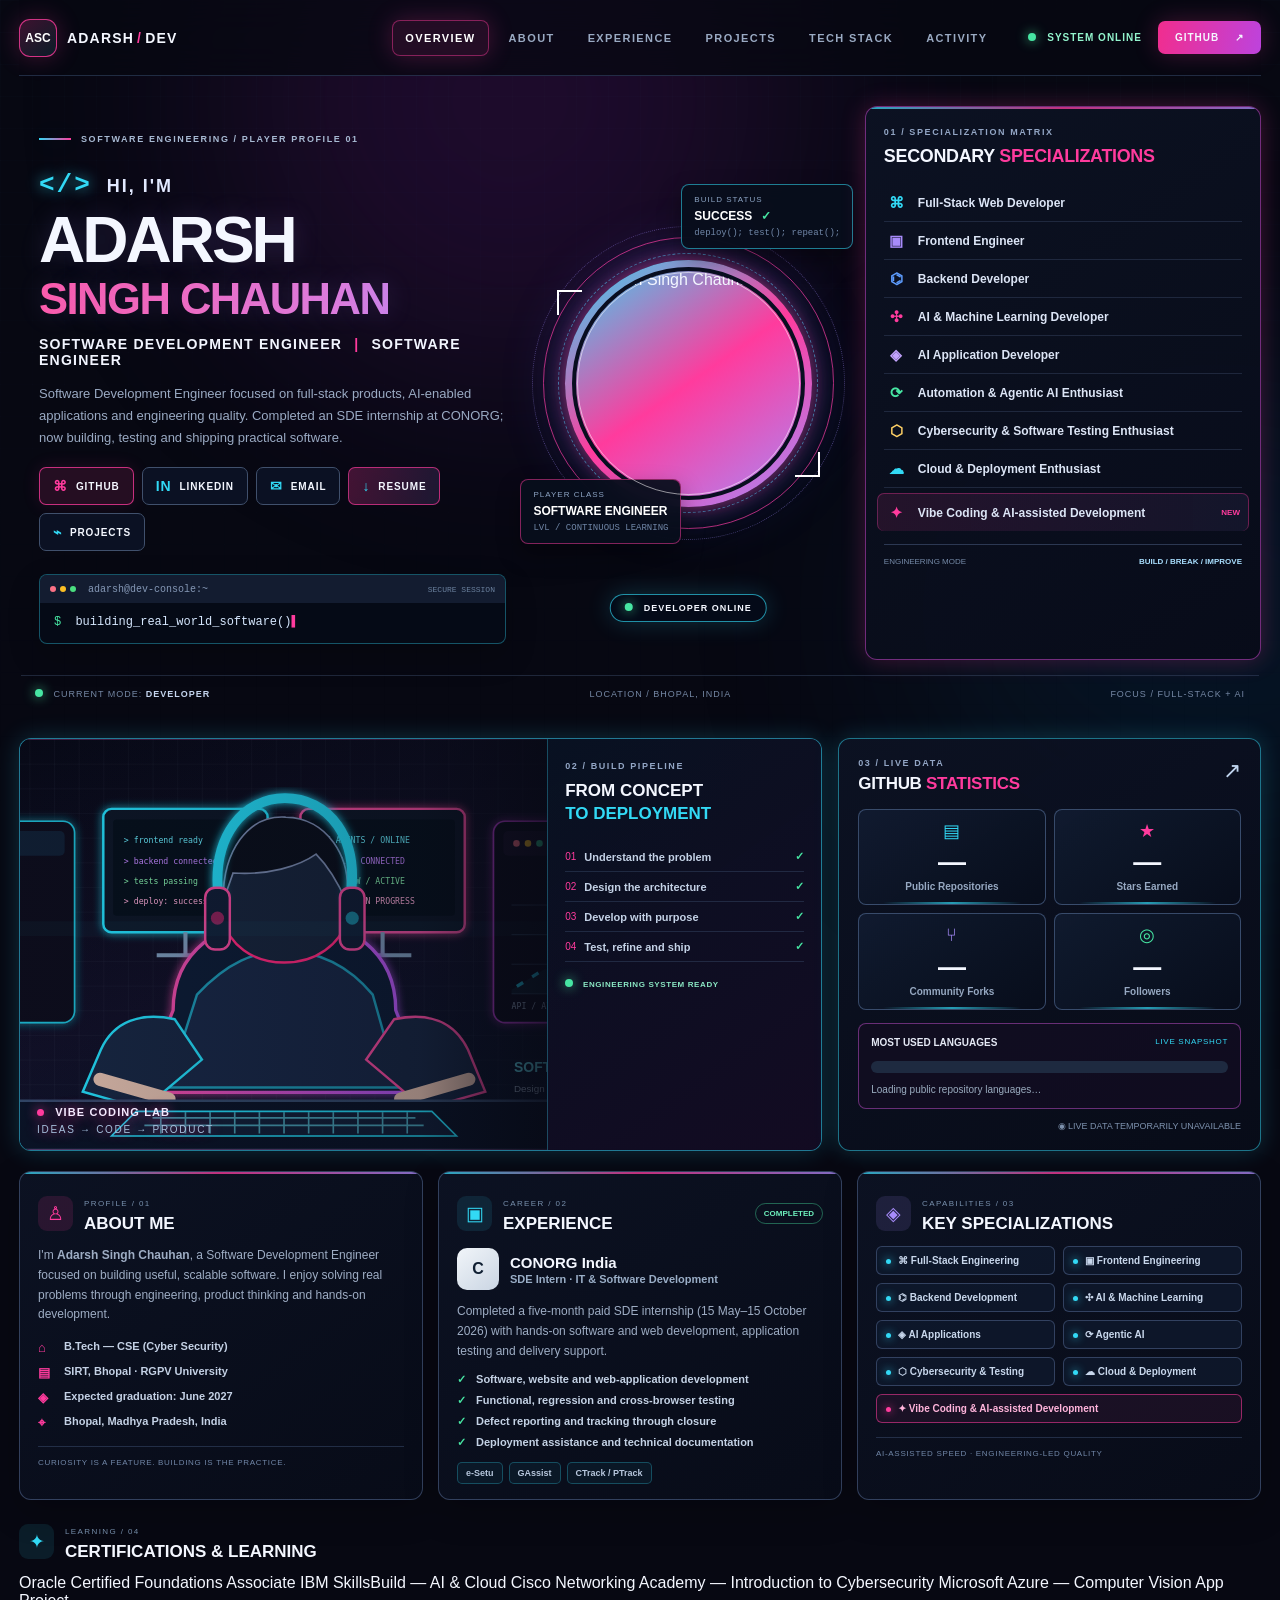
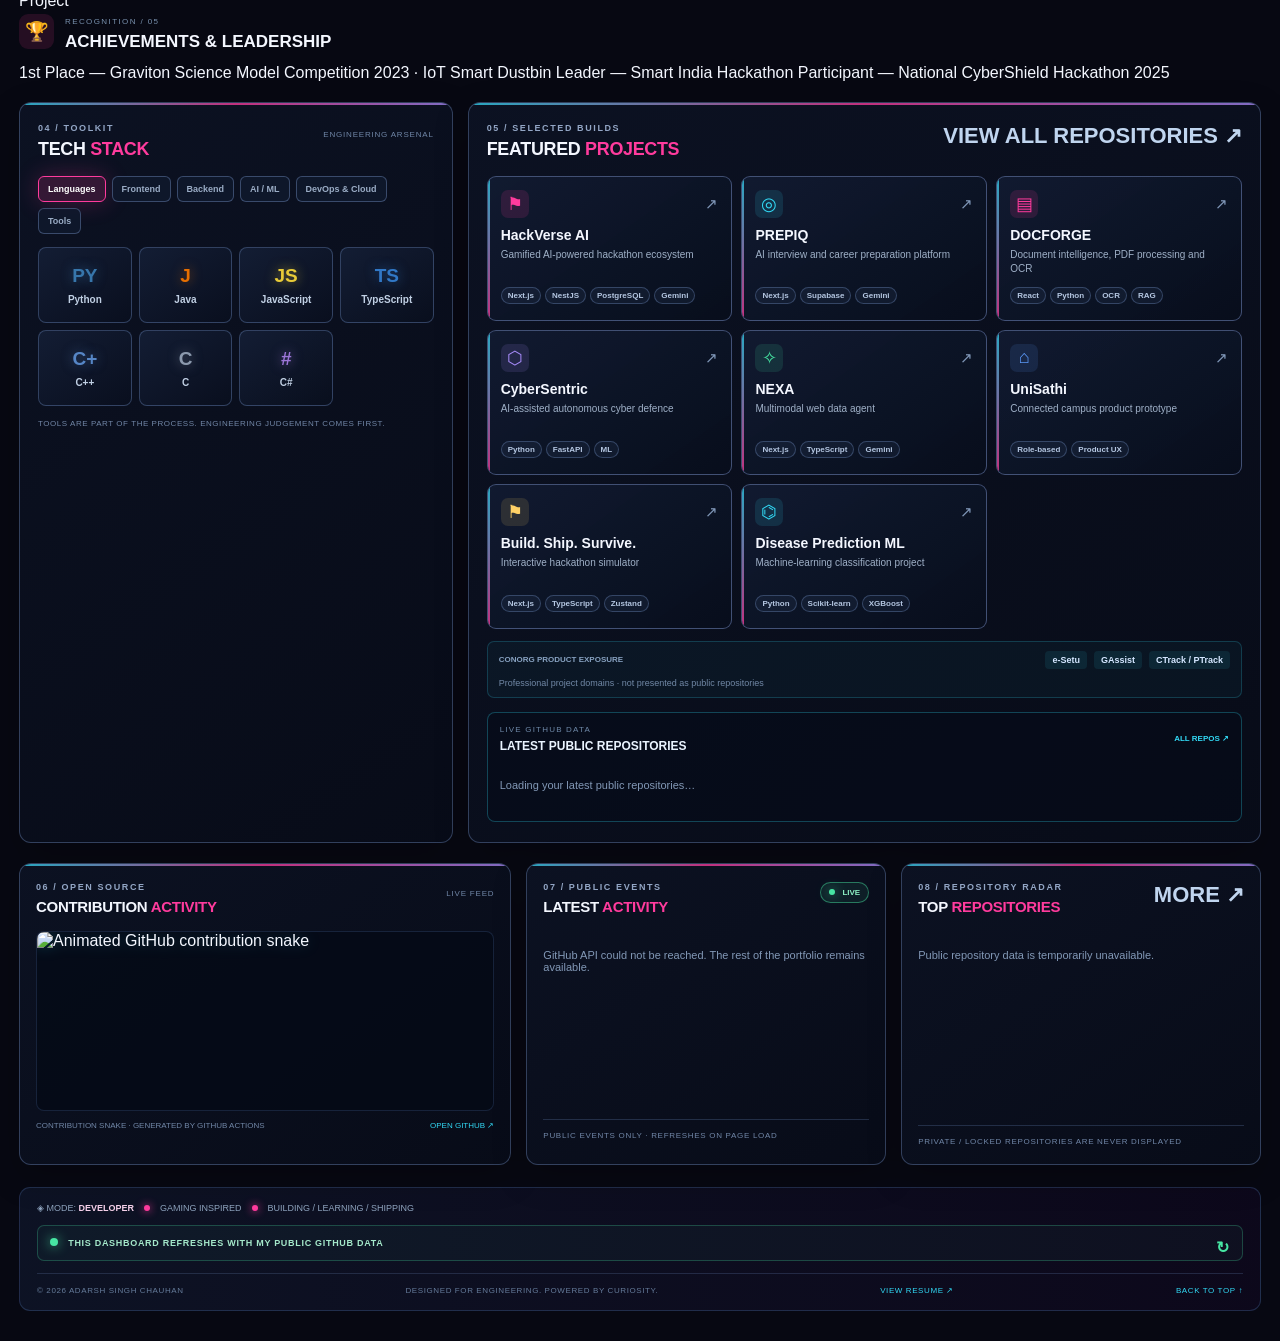
==== commit 35f9a8f1: "portfolio: add verified certifications and achievements section" ====
--- a/site/index.html
+++ b/site/index.html
@@ -174,6 +174,26 @@
         </article>
       </section>
 
+      <section class="credentials-strip">
+        <article class="credentials-card reveal">
+          <div class="card-title"><span class="title-icon cyan">✦</span><div><small>LEARNING / 04</small><h2>CERTIFICATIONS &amp; LEARNING</h2></div></div>
+          <div class="credential-tags">
+            <span>Oracle Certified Foundations Associate</span>
+            <span>IBM SkillsBuild — AI &amp; Cloud</span>
+            <span>Cisco Networking Academy — Introduction to Cybersecurity</span>
+            <span>Microsoft Azure — Computer Vision App Project</span>
+          </div>
+        </article>
+        <article class="credentials-card reveal">
+          <div class="card-title"><span class="title-icon pink">🏆</span><div><small>RECOGNITION / 05</small><h2>ACHIEVEMENTS &amp; LEADERSHIP</h2></div></div>
+          <div class="credential-tags">
+            <span>1st Place — Graviton Science Model Competition 2023 · IoT Smart Dustbin</span>
+            <span>Leader — Smart India Hackathon</span>
+            <span>Participant — National CyberShield Hackathon 2025</span>
+          </div>
+        </article>
+      </section>
+
       <section class="stack-projects">
         <article class="stack-panel section-anchor reveal" id="stack">
           <div class="section-head"><div><div class="panel-kicker">04 / TOOLKIT</div><h2>TECH <span>STACK</span></h2></div><span class="section-index">ENGINEERING ARSENAL</span></div>
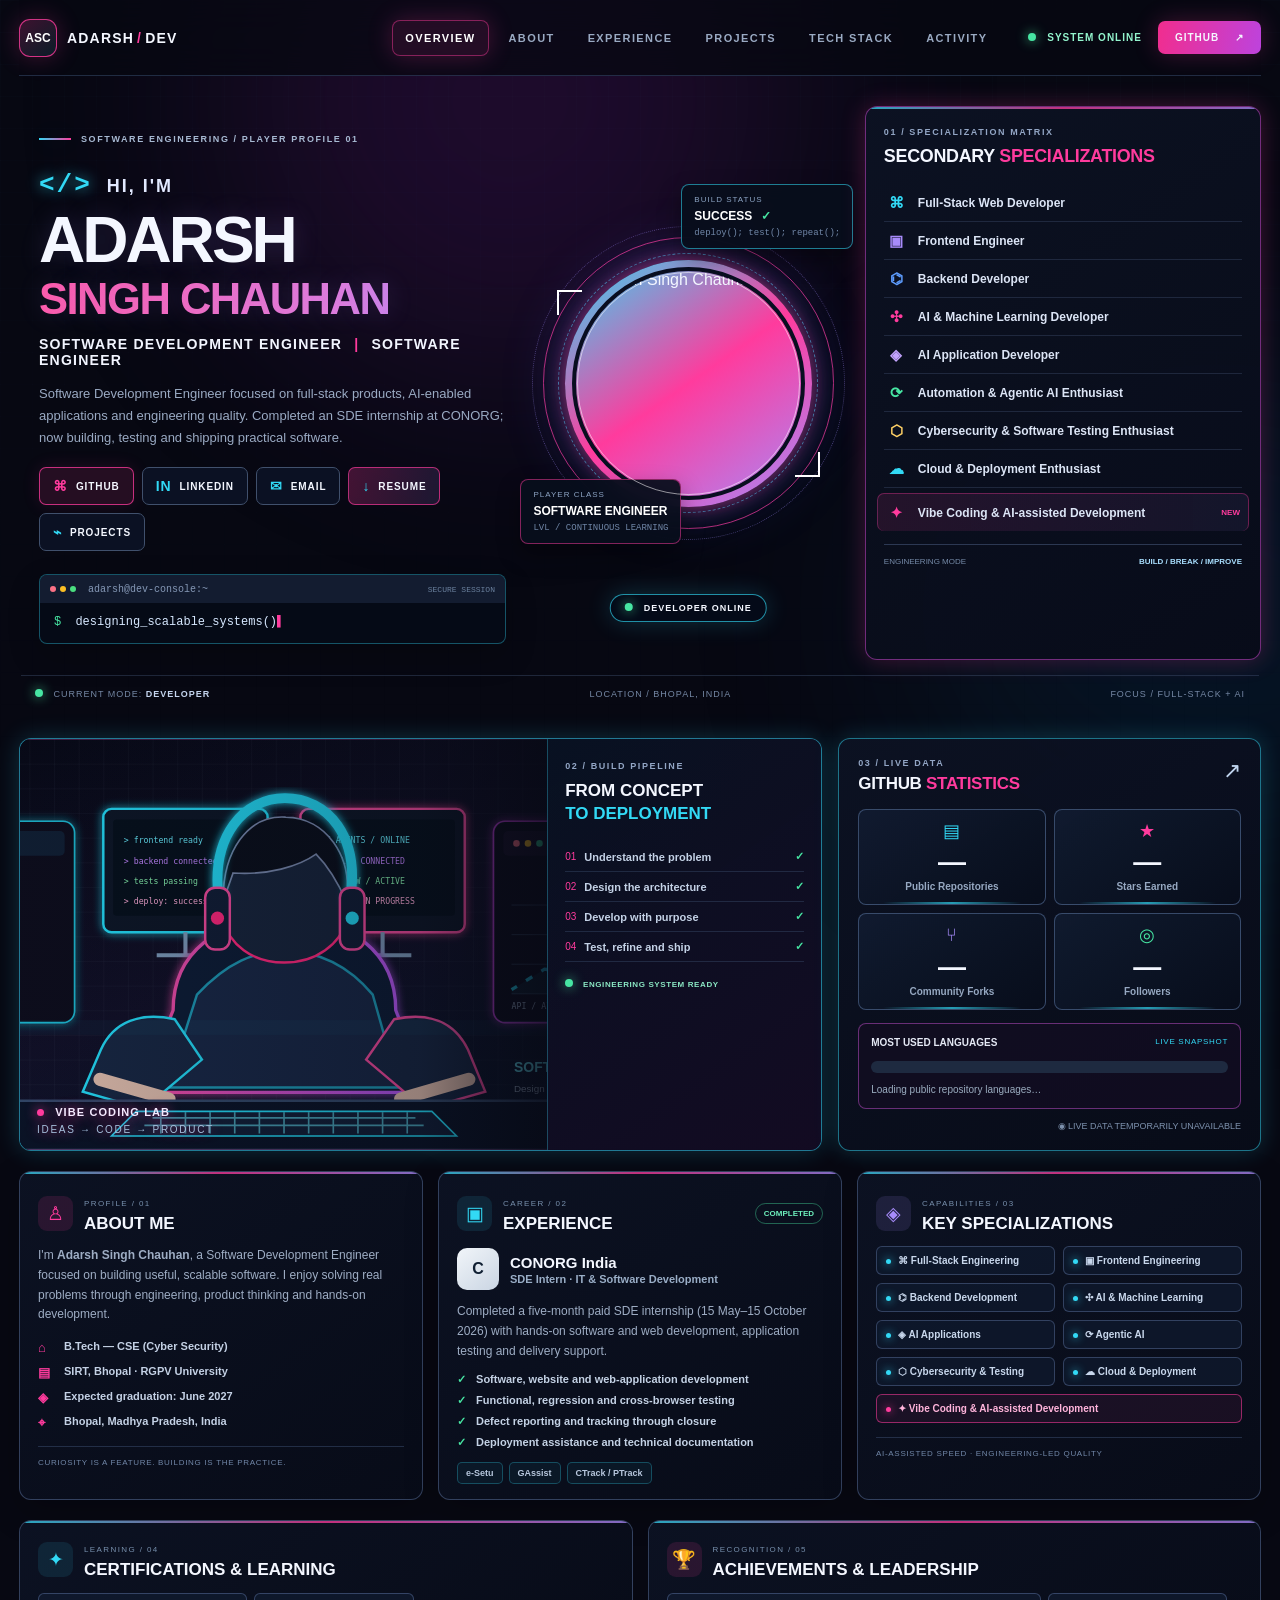
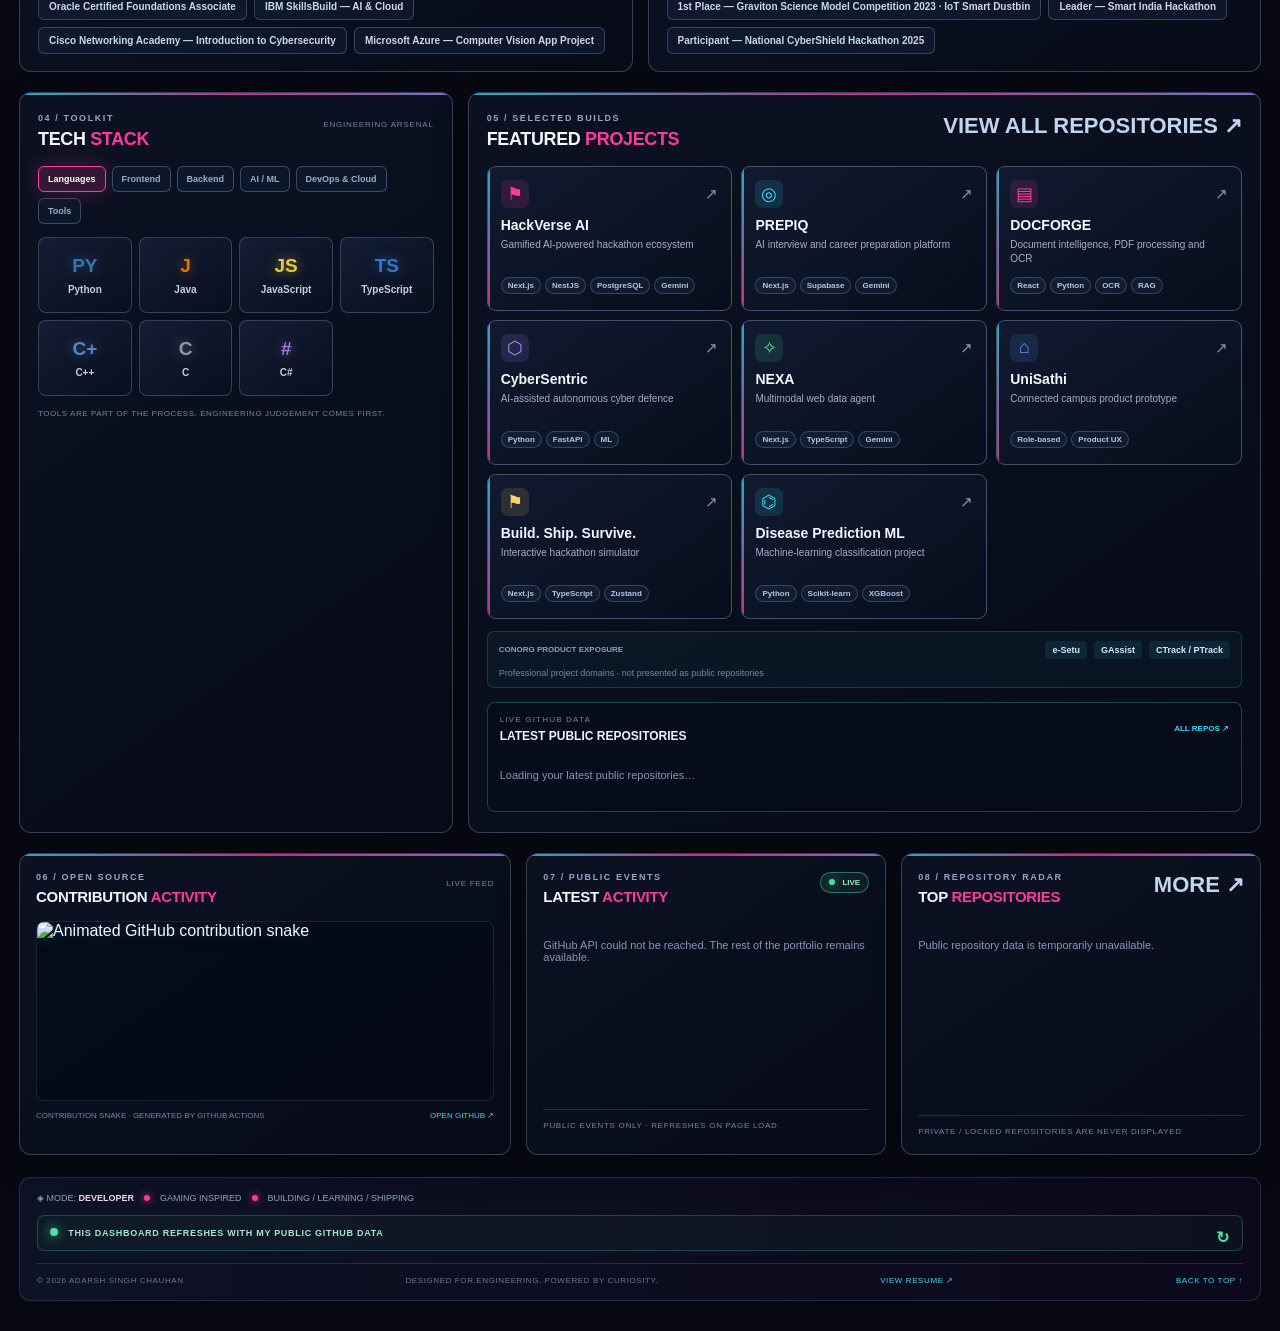
==== commit b23ded75: "profile: use current GitHub avatar URL across profile surfaces" ====
--- a/site/index.html
+++ b/site/index.html
@@ -68,7 +68,7 @@
             <div class="portrait-orbit orbit-c"></div>
             <div class="portrait-glow"></div>
             <div class="portrait-frame">
-              <img src="https://avatars.githubusercontent.com/u/175235397?v=4" alt="Adarsh Singh Chauhan" class="portrait-image">
+              <img src="https://github.com/Adarsh-Singh-Chauhan.png?size=512" alt="Adarsh Singh Chauhan" class="portrait-image">
               <span class="portrait-corner corner-tl"></span><span class="portrait-corner corner-br"></span>
             </div>
             <div class="portrait-tag"><span class="online-dot"></span> DEVELOPER ONLINE</div>
--- a/site/styles.css
+++ b/site/styles.css
@@ -306,3 +306,11 @@
 .repo-feed-stars{color:#f5d180;font:9px Rajdhani,sans-serif}
 .repo-feed-date{color:#788eaa;font:9px Rajdhani,sans-serif;text-align:right}
 @media(max-width:760px){.latest-repo-list{grid-template-columns:1fr}}
+
+.credentials-strip{display:grid;grid-template-columns:1fr 1fr;gap:15px;margin:18px 0}
+.credentials-card{position:relative;overflow:hidden;padding:17px 18px;border:1px solid rgba(73,91,128,.65);border-radius:12px;background:linear-gradient(145deg,rgba(12,18,35,.97),rgba(8,12,25,.96))}
+.credentials-card:before{content:"";position:absolute;inset:0 0 auto;height:2px;background:linear-gradient(90deg,var(--cyan),var(--pink),var(--purple));opacity:.75}
+.credential-tags{display:flex;flex-wrap:wrap;gap:7px}
+.credential-tags span{display:inline-flex;align-items:center;padding:7px 10px;border:1px solid rgba(80,102,145,.58);border-radius:6px;background:rgba(17,28,49,.72);color:#cbd8eb;font:600 10px Rajdhani,sans-serif}
+.credentials-card .card-title{margin-bottom:13px}
+@media(max-width:760px){.credentials-strip{grid-template-columns:1fr}}
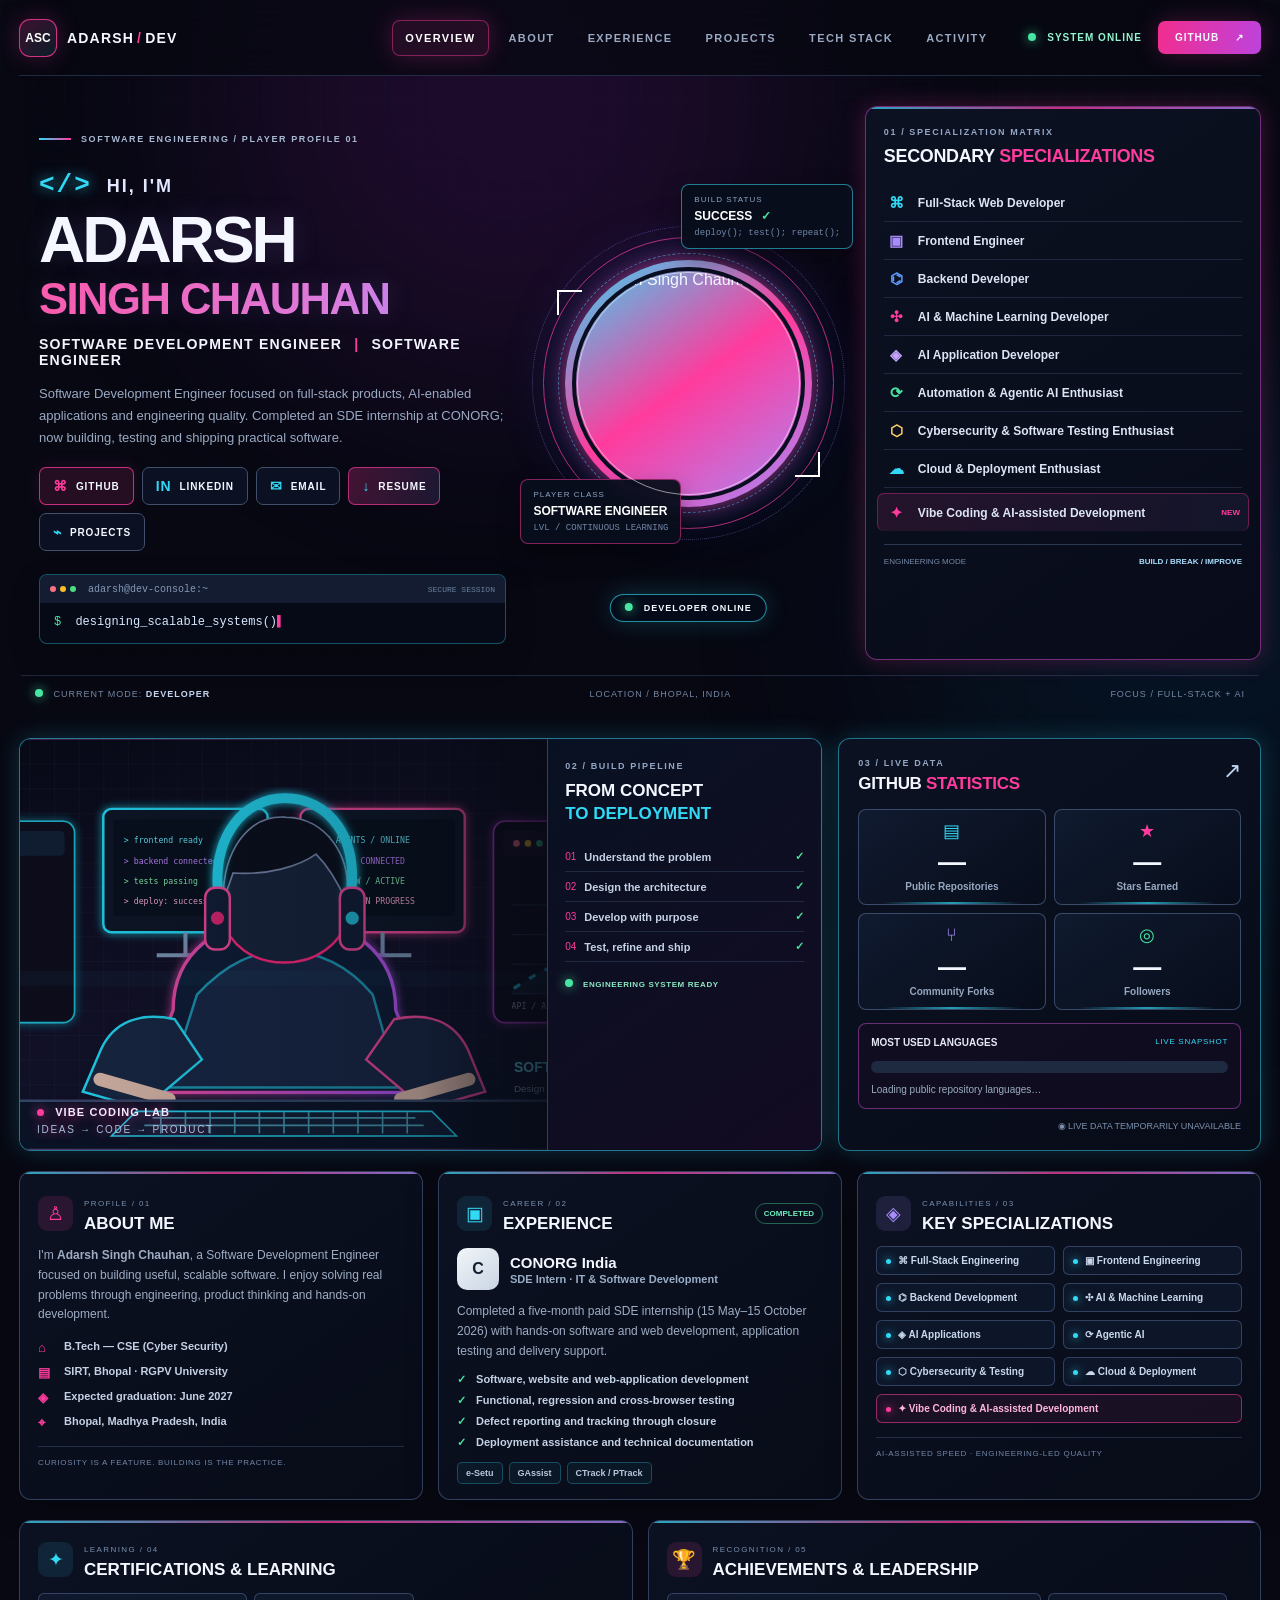
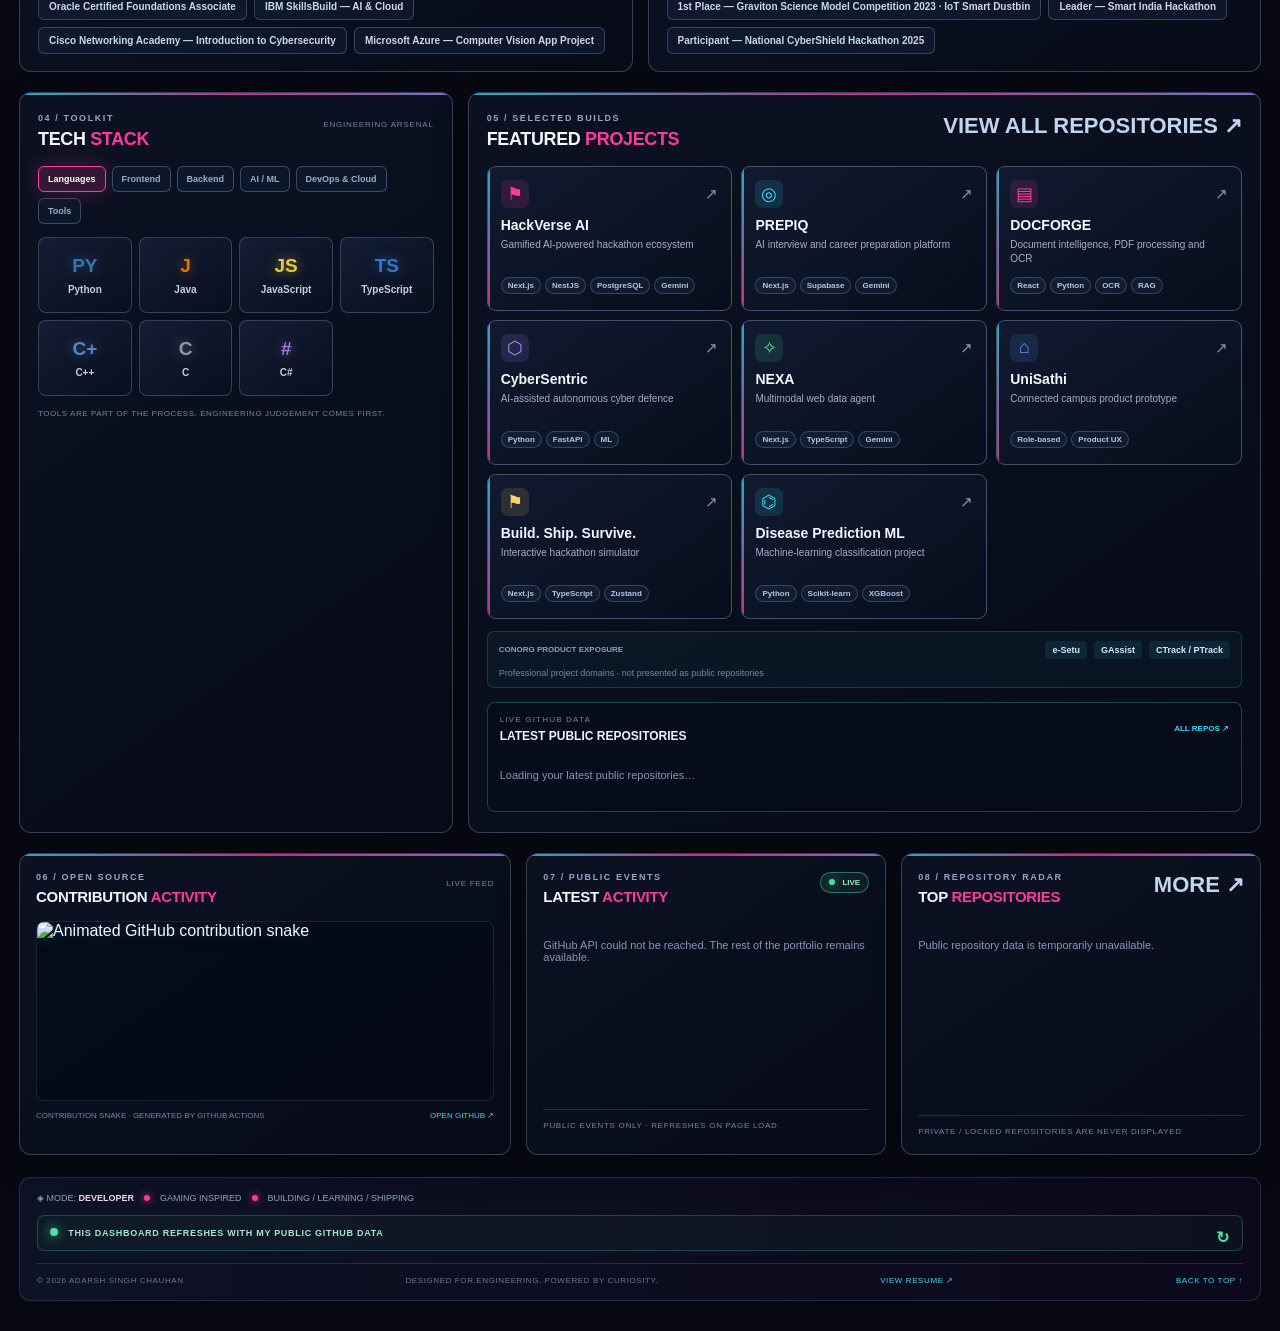
==== commit 7d36f088: "Enable iCount tracking on portfolio homepage" ====
--- a/site/index.html
+++ b/site/index.html
@@ -12,6 +12,7 @@
   <link href="https://fonts.googleapis.com/css2?family=Orbitron:wght@500;600;700;800&family=Rajdhani:wght@400;500;600;700&family=Space+Grotesk:wght@400;500;600;700&display=swap" rel="stylesheet">
   <link rel="stylesheet" href="./styles.css">
   <script src="./app.js" defer></script>
+  <script async src="https://icount.kr/c.js?id=adarsh-singh-chauhan.github.io"></script>
 </head>
 <body>
   <div class="ambient ambient-one"></div>
